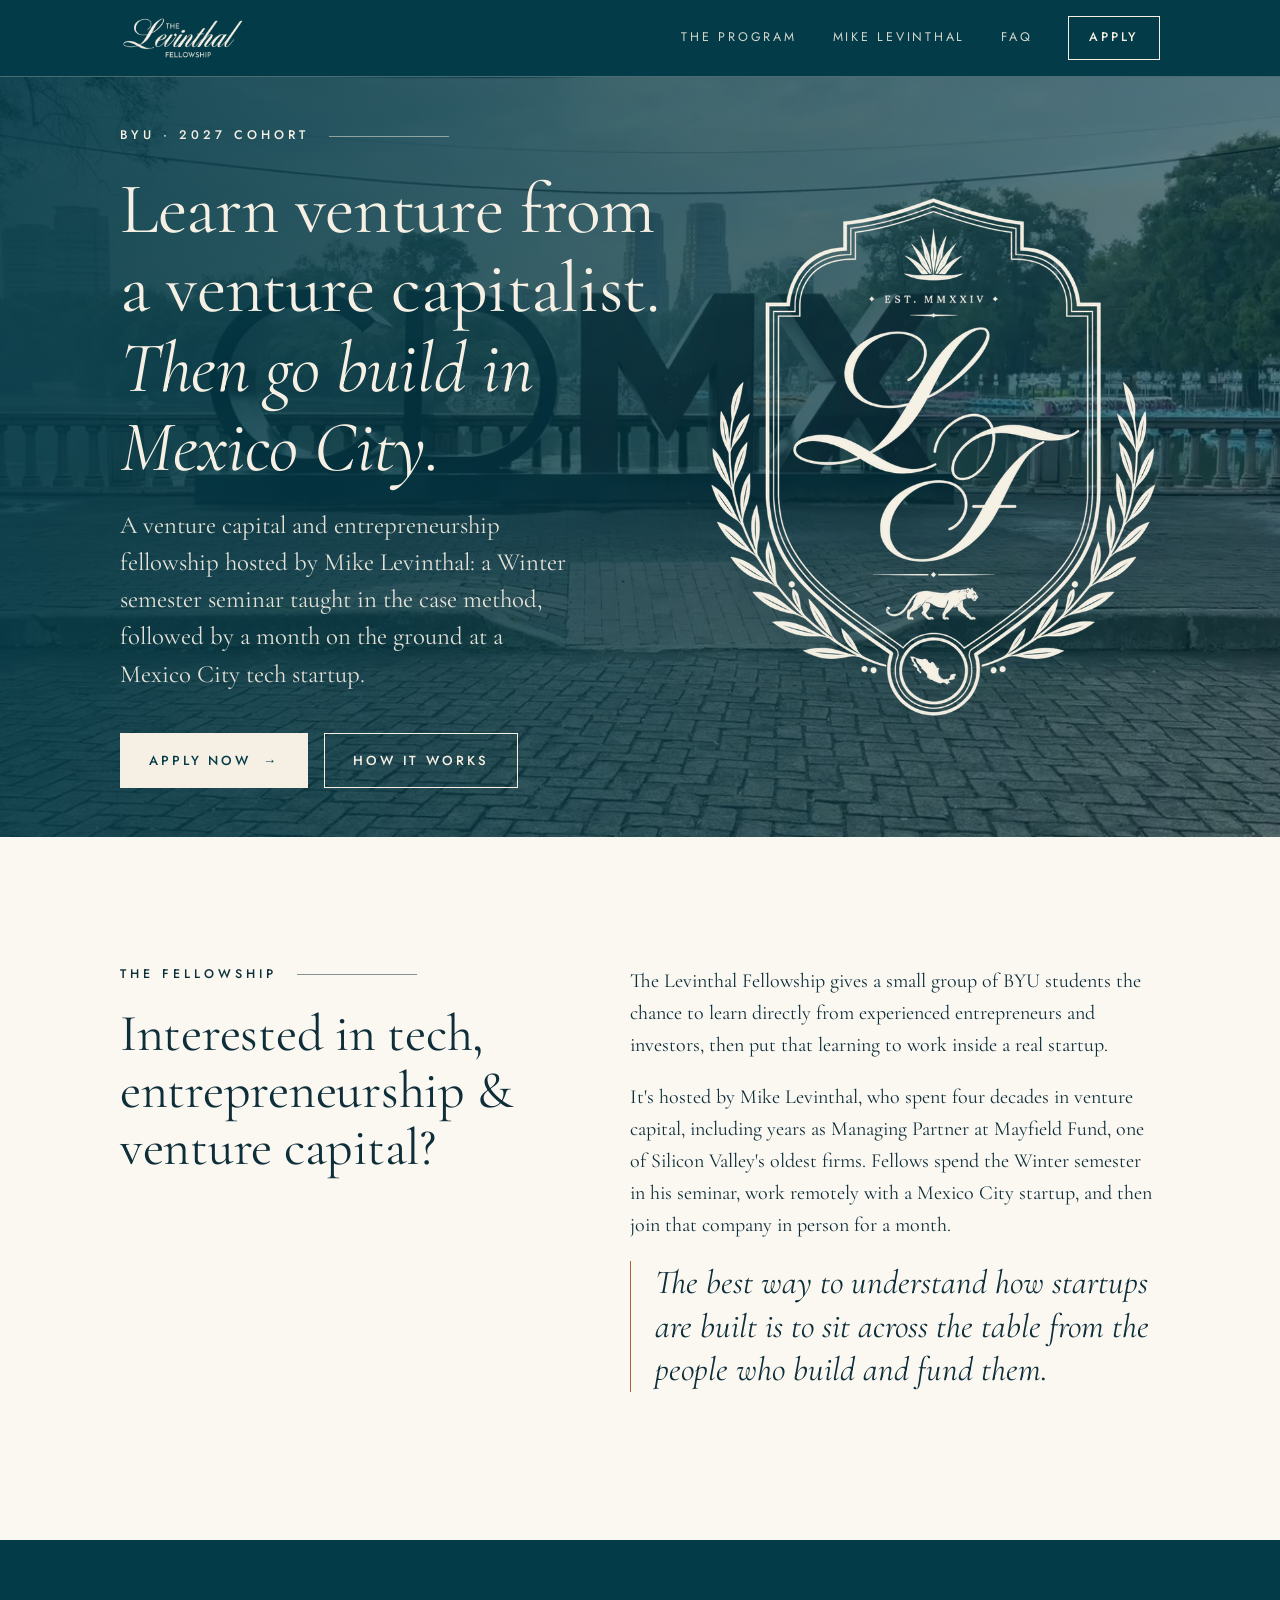
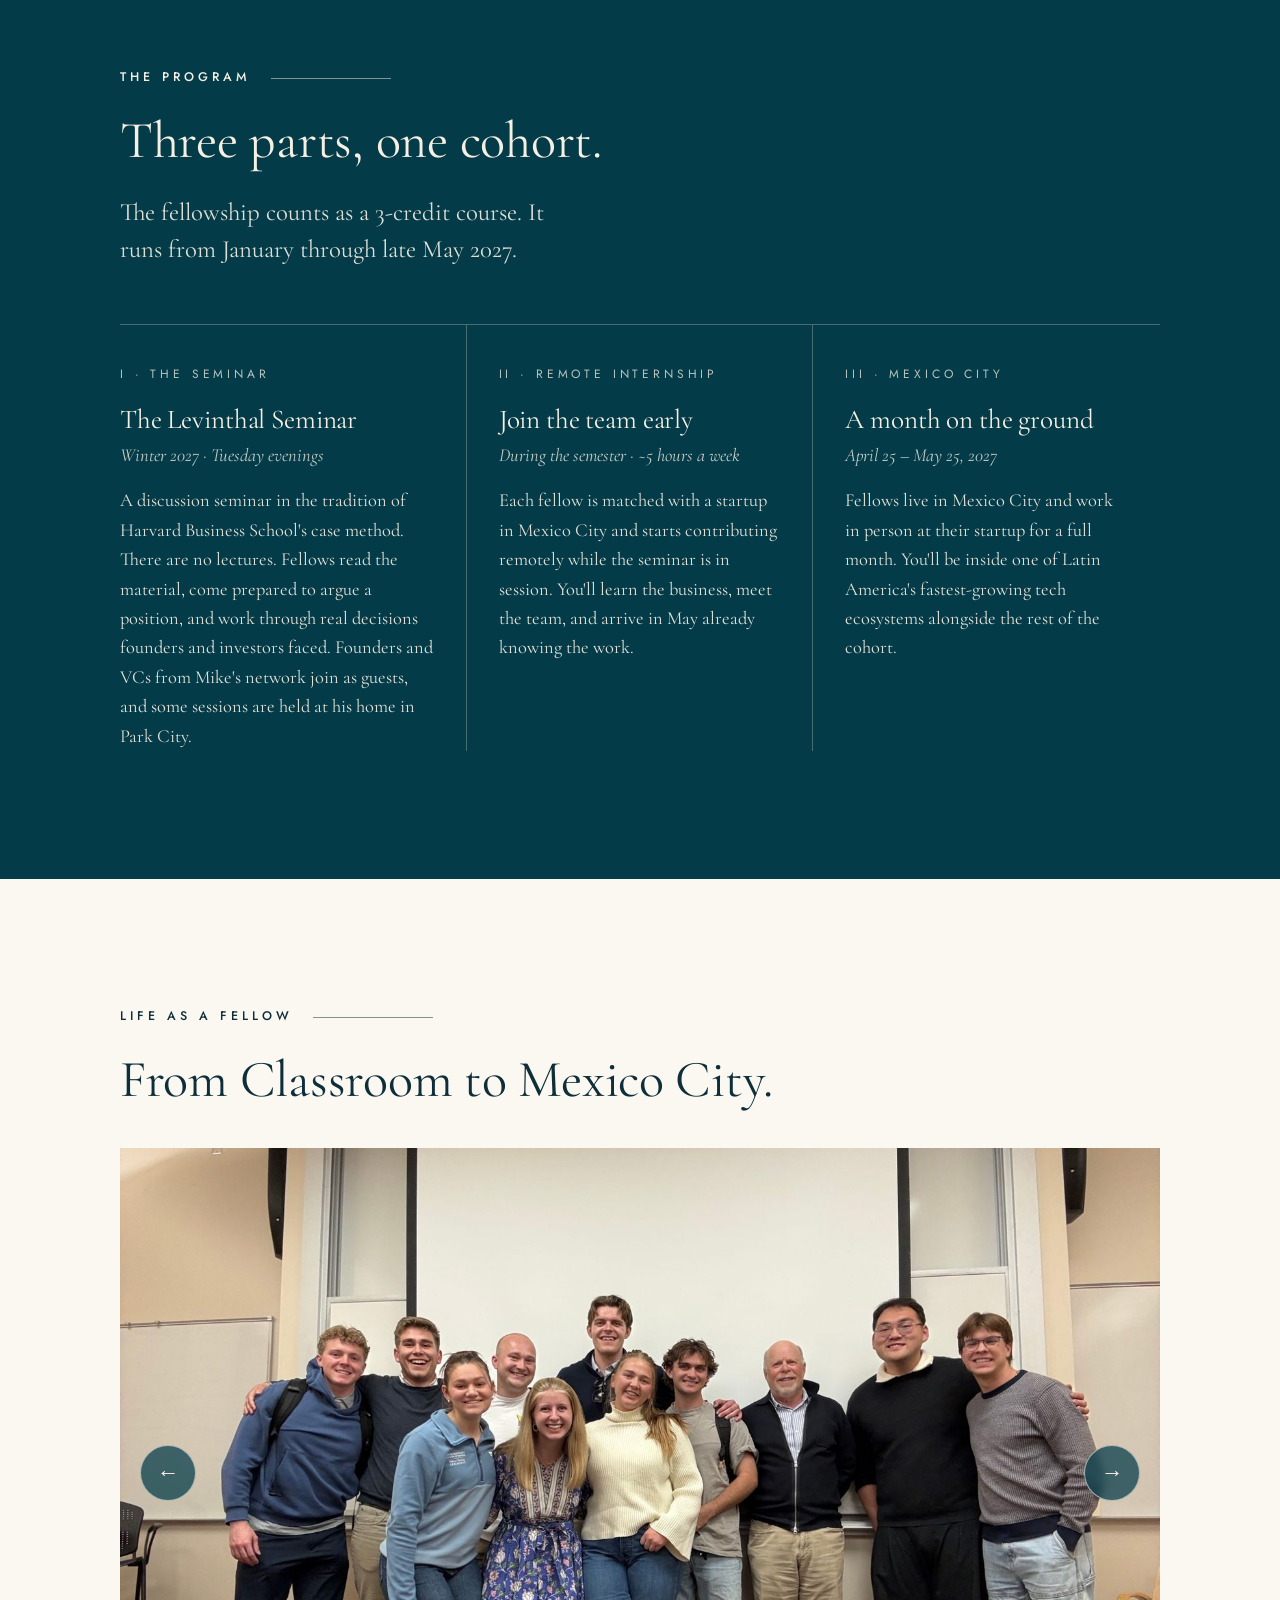
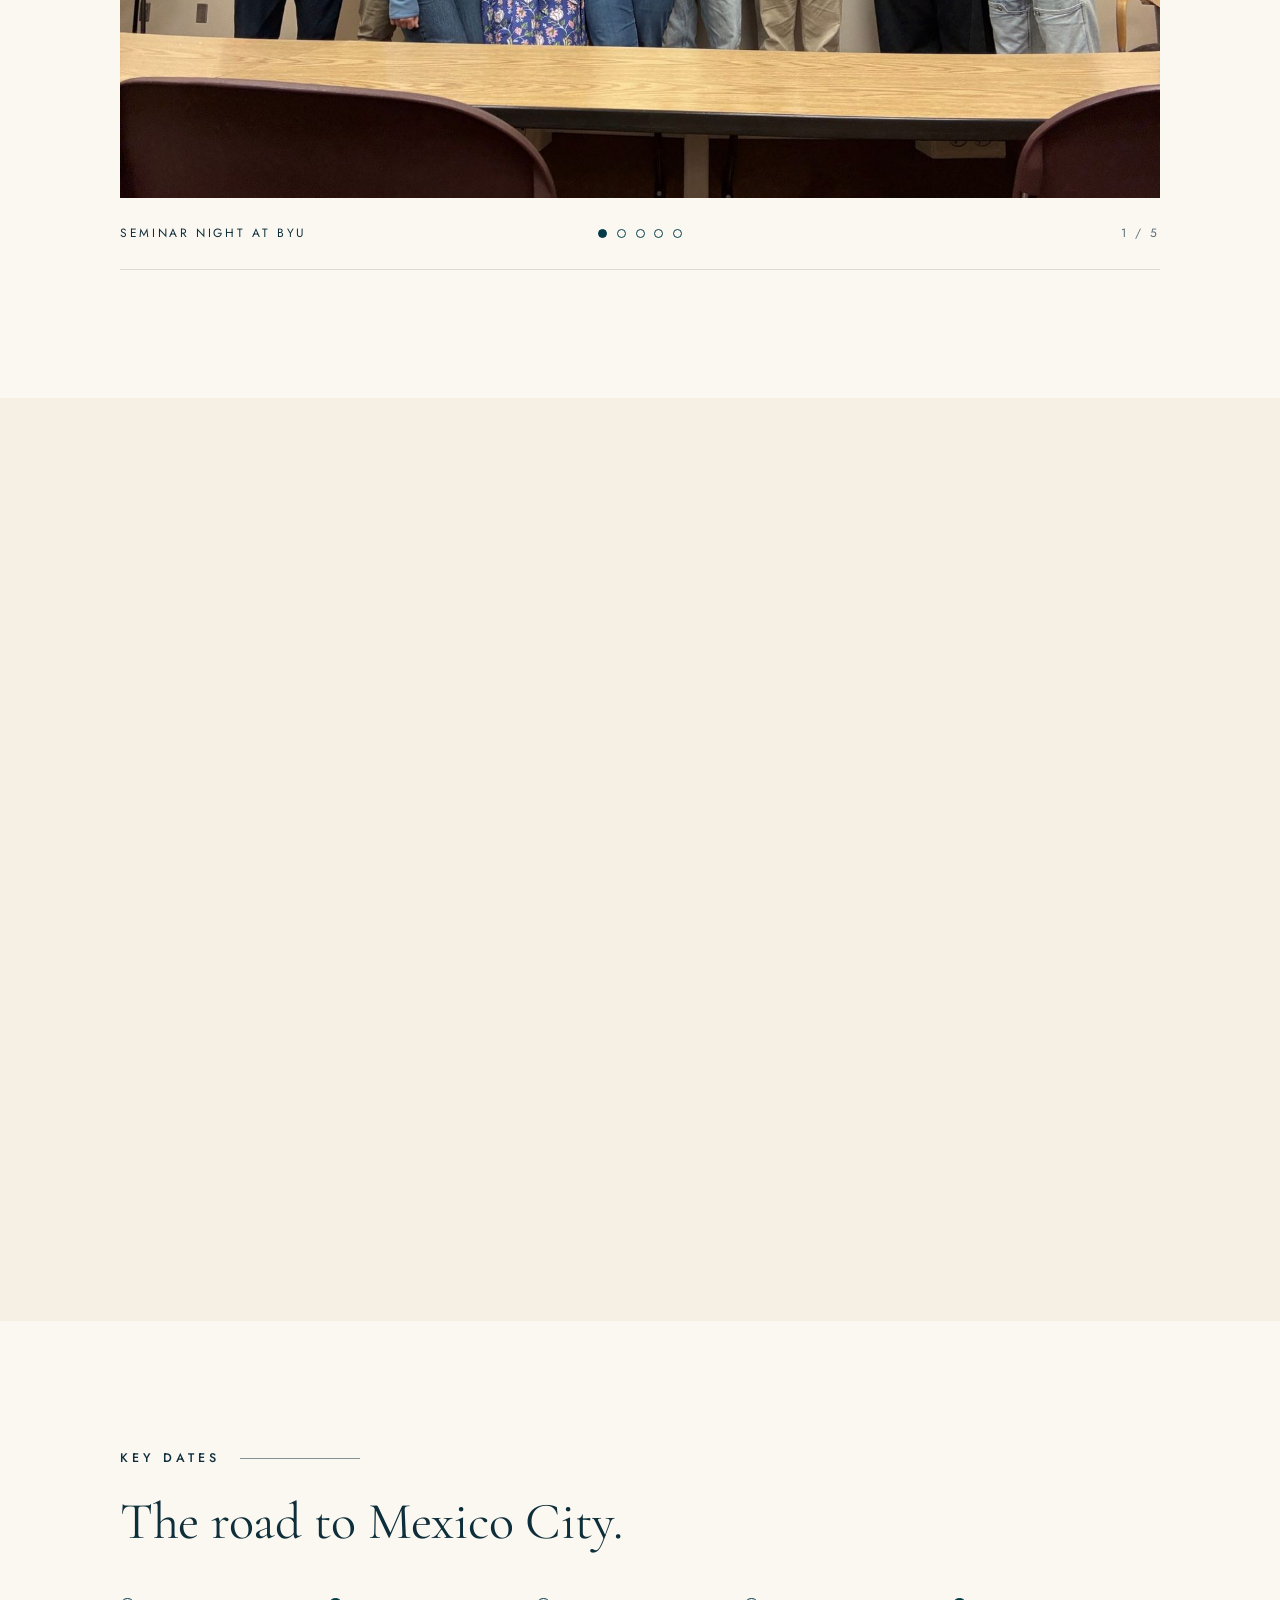
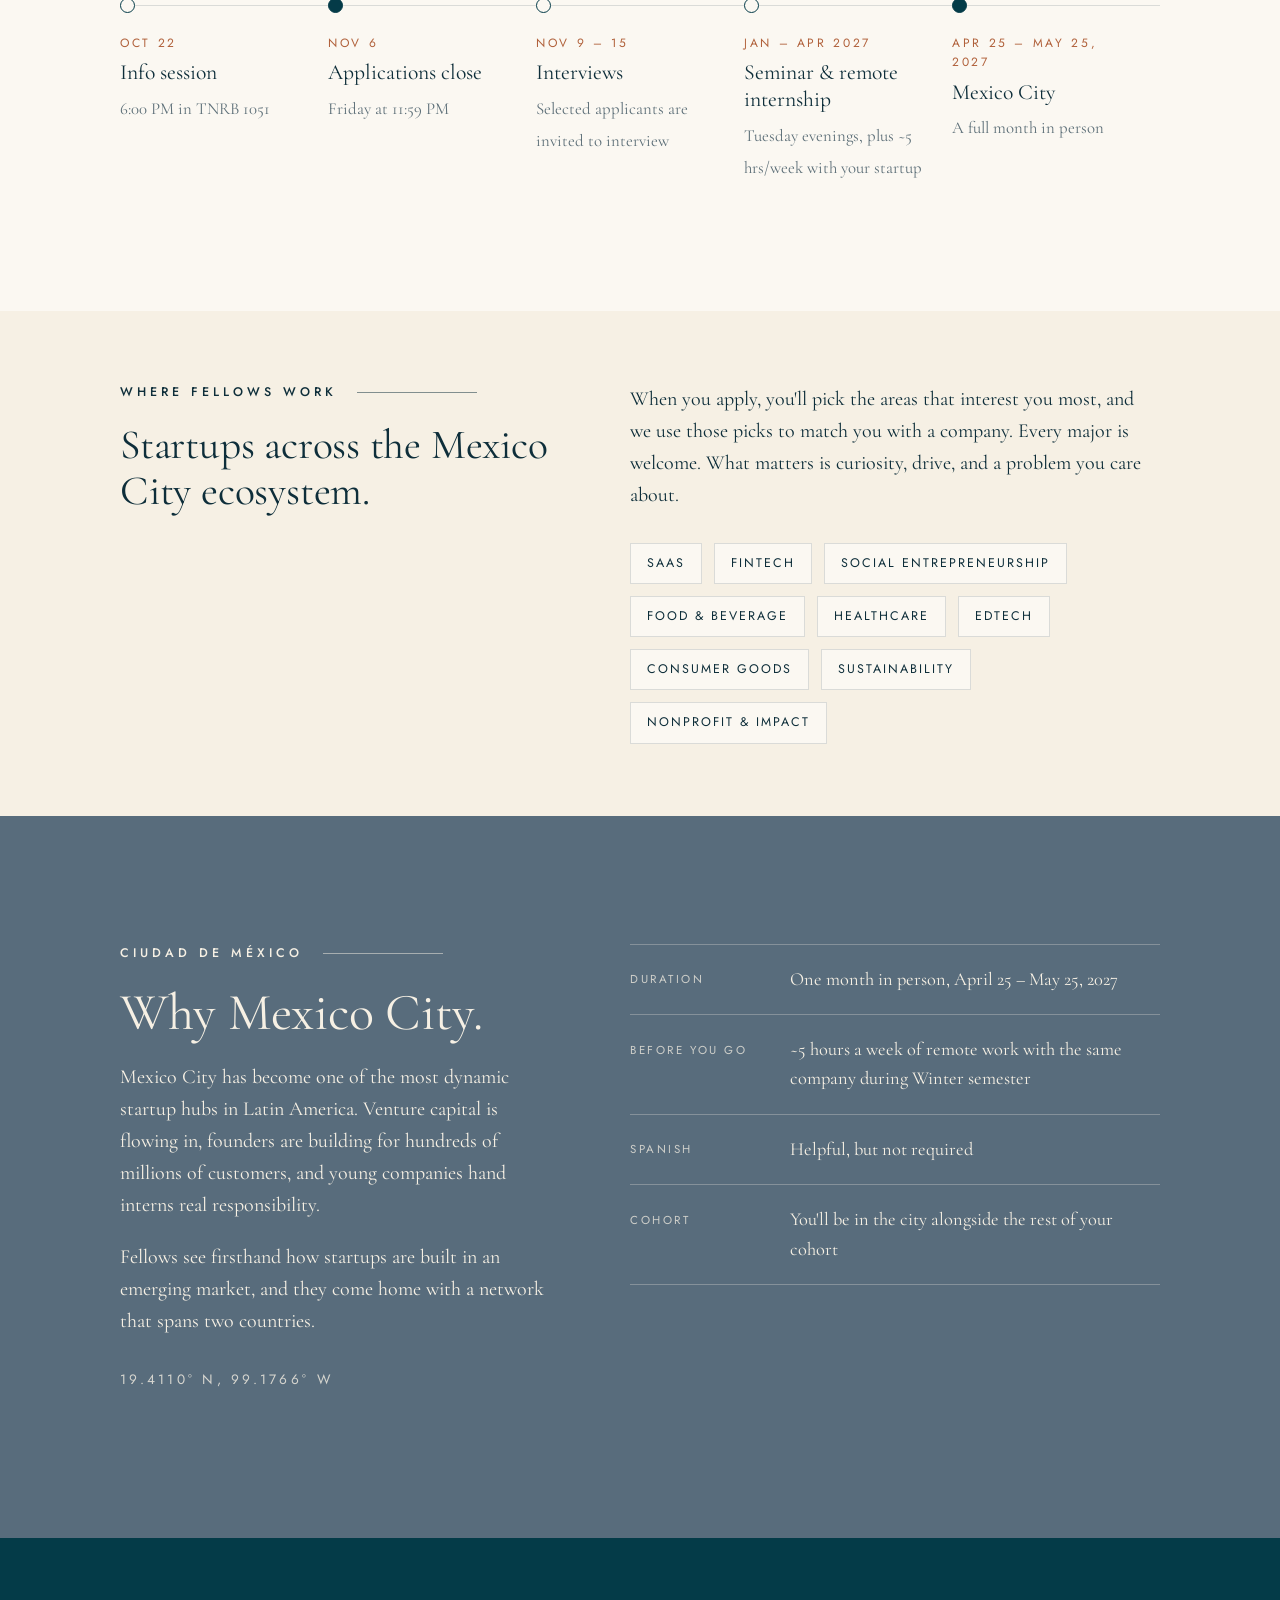
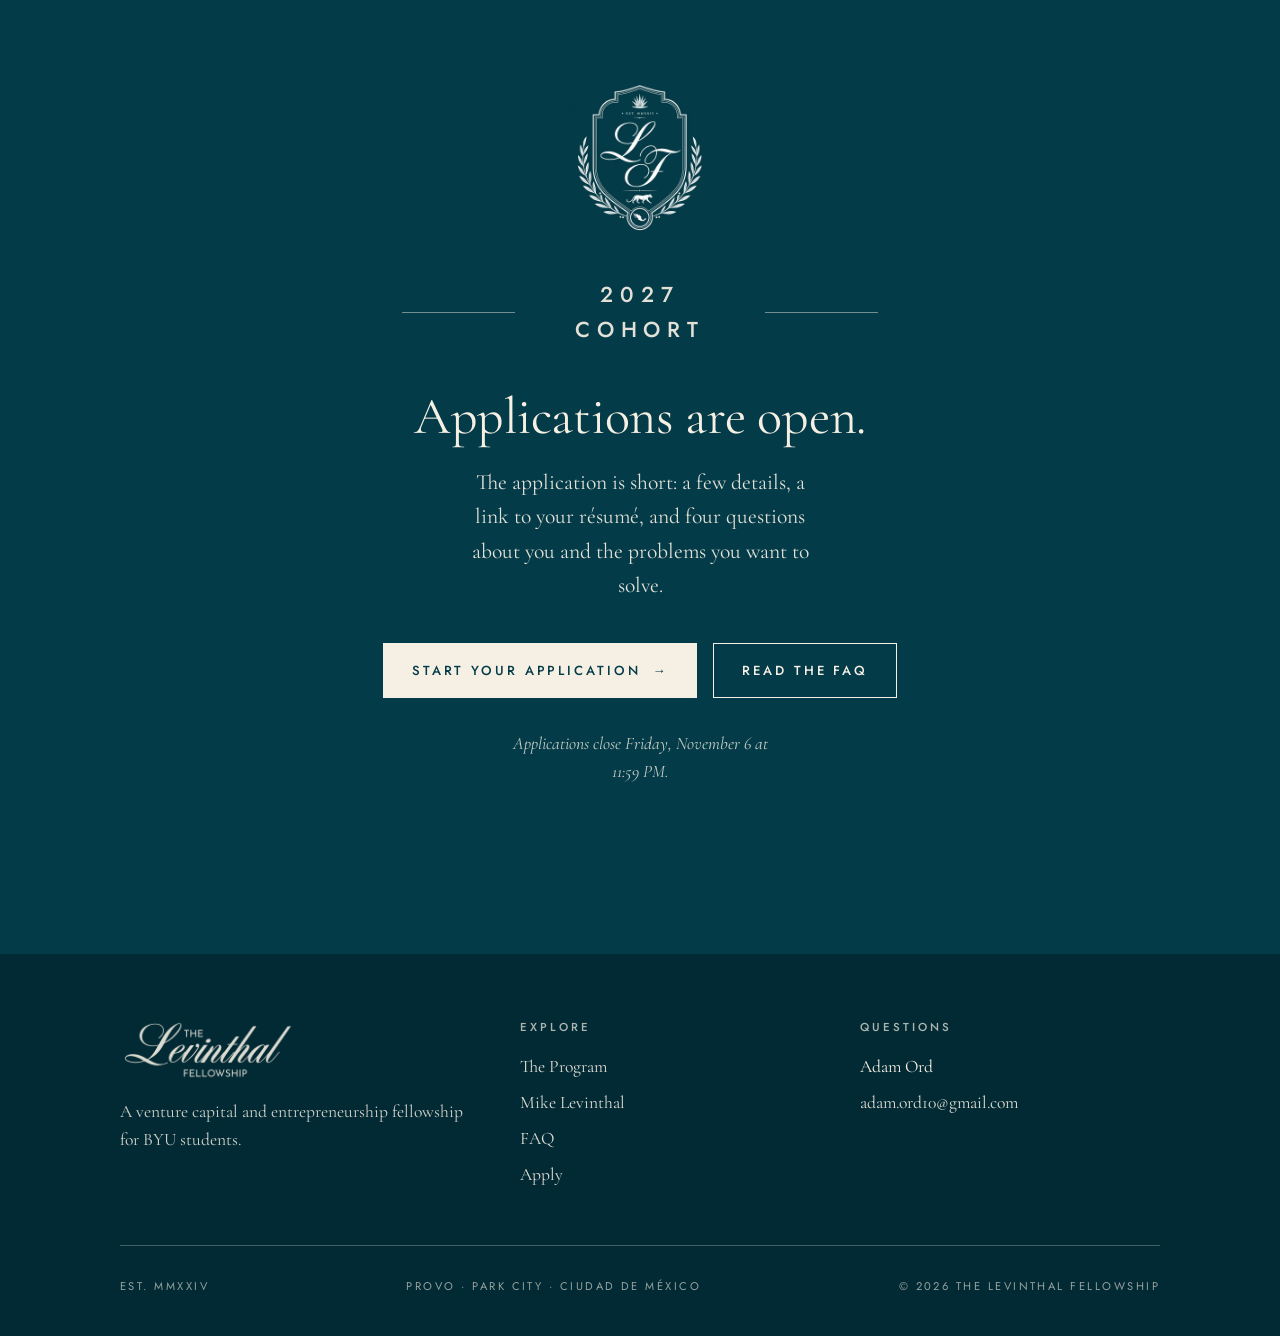
==== index.html @ 5bb93a36 "Launch the Levinthal Fellowship website Co-Authored-By: Claude Opus 5.5 <noreply@anthropic.com>" ====
<!doctype html>
<html lang="en">
<head>
  <meta charset="utf-8">
  <meta name="viewport" content="width=device-width, initial-scale=1">
  <title>The Levinthal Fellowship · BYU</title>
  <meta name="description" content="A venture capital and entrepreneurship fellowship for BYU students, hosted by venture capitalist Mike Levinthal. A Winter semester seminar, then a month interning at a tech startup in Mexico City.">
  <link rel="icon" href="assets/favicon.png">
  <link rel="preconnect" href="https://fonts.googleapis.com">
  <link rel="preconnect" href="https://fonts.gstatic.com" crossorigin>
  <link href="https://fonts.googleapis.com/css2?family=Cormorant+Garamond:ital,wght@0,400;0,500;1,400&family=Jost:wght@300;400;500&display=swap" rel="stylesheet">
  <link rel="stylesheet" href="styles.css">
  <script>document.documentElement.classList.add("js")</script>
</head>
<body>

<header class="site-header">
  <div class="wrap">
    <a class="brand" href="index.html" aria-label="The Levinthal Fellowship, home"><img src="assets/wordmark-white.png" alt="The Levinthal Fellowship"></a>
    <button class="nav-toggle" aria-expanded="false" aria-controls="nav">Menu</button>
    <nav class="nav" id="nav">
      <a href="index.html#program">The Program</a>
      <a href="mike-levinthal.html">Mike Levinthal</a>
      <a href="faq.html">FAQ</a>
      <a class="btn btn-ghost-light" href="https://forms.gle/pfqn9cLn6Ktx2qRdA" target="_blank" rel="noopener">Apply</a>
    </nav>
  </div>
</header>

<main>

  <!-- Hero -->
  <section class="hero">
    <video class="cdmx-video" autoplay muted loop playsinline preload="metadata" poster="assets/cdmx-poster.jpg" aria-hidden="true">
      <source src="assets/cdmx.mp4" type="video/mp4">
    </video>
    <div class="wrap">
      <div>
        <p class="eyebrow">BYU · 2027 Cohort</p>
        <h1>Learn venture from a venture capitalist. <em>Then go build in Mexico City.</em></h1>
        <p class="lede">A venture capital and entrepreneurship fellowship hosted by Mike Levinthal: a Winter semester seminar taught in the case method, followed by a month on the ground at a Mexico City tech startup.</p>
        <div class="btn-row">
          <a class="btn btn-solid-light" href="https://forms.gle/pfqn9cLn6Ktx2qRdA" target="_blank" rel="noopener">Apply now <span class="arrow">→</span></a>
          <a class="btn btn-ghost-light" href="#program">How it works</a>
        </div>
      </div>
      <img class="hero-crest" src="assets/crest-transparent.webp" alt="The Levinthal Fellowship crest: an LF monogram framed by laurels, an agave, a jaguar and the map of Mexico. Est. MMXXIV." width="687" height="800">
    </div>
  </section>

  <!-- Info session (removes itself the day after) -->
  <section class="session-band" data-expires="2026-10-23T06:00:00-06:00" aria-label="Upcoming information session">
    <div class="wrap">
      <div class="session-date">
        <div class="month">Oct</div>
        <div class="day">22</div>
      </div>
      <div>
        <h2>Information Session</h2>
        <p>Thursday, 6:00 PM · TNRB 1051 · Come hear how the fellowship works and ask questions.</p>
      </div>
      <div class="btn-row">
        <a class="btn btn-solid-light" href="https://forms.cloud.microsoft/Pages/ResponsePage.aspx?id=m278xvtRqEi3eZ7lZLQEEwAOkCYPjGREn-zJOG5se71UMElBMUsyU1c1RTJDWFpFSjRMMlNPREFKWi4u" target="_blank" rel="noopener">RSVP</a>
        <a class="btn btn-ghost-light" href="info-session.ics" download>Add to calendar</a>
      </div>
    </div>
  </section>

  <!-- Intro -->
  <section class="section">
    <div class="wrap split reveal">
      <div>
        <p class="eyebrow">The Fellowship</p>
        <h2>Interested in tech, entrepreneurship &amp; venture capital?</h2>
      </div>
      <div>
        <p>The Levinthal Fellowship gives a small group of BYU students the chance to learn directly from experienced entrepreneurs and investors, then put that learning to work inside a real startup.</p>
        <p>It's hosted by Mike Levinthal, who spent four decades in venture capital, including years as Managing Partner at Mayfield Fund, one of Silicon Valley's oldest firms. Fellows spend the Winter semester in his seminar, work remotely with a Mexico City startup, and then join that company in person for a month.</p>
        <p class="pull">The best way to understand how startups are built is to sit across the table from the people who build and fund them.</p>
      </div>
    </div>
  </section>

  <!-- Program -->
  <section class="section dark" id="program">
    <div class="wrap reveal">
      <p class="eyebrow">The Program</p>
      <h2>Three parts, one cohort.</h2>
      <p class="lede" style="opacity:.9">The fellowship counts as a 3-credit course. It runs from January through late May 2027.</p>

      <div class="phases">
        <article class="phase">
          <span class="num">I · The Seminar</span>
          <h3>The Levinthal Seminar</h3>
          <p class="when">Winter 2027 · Tuesday evenings</p>
          <p>A discussion seminar in the tradition of Harvard Business School's case method. There are no lectures. Fellows read the material, come prepared to argue a position, and work through real decisions founders and investors faced. Founders and VCs from Mike's network join as guests, and some sessions are held at his home in Park City.</p>
        </article>
        <article class="phase">
          <span class="num">II · Remote Internship</span>
          <h3>Join the team early</h3>
          <p class="when">During the semester · ~5 hours a week</p>
          <p>Each fellow is matched with a startup in Mexico City and starts contributing remotely while the seminar is in session. You'll learn the business, meet the team, and arrive in May already knowing the work.</p>
        </article>
        <article class="phase">
          <span class="num">III · Mexico City</span>
          <h3>A month on the ground</h3>
          <p class="when">April 25 – May 25, 2027</p>
          <p>Fellows live in Mexico City and work in person at their startup for a full month. You'll be inside one of Latin America's fastest-growing tech ecosystems alongside the rest of the cohort.</p>
        </article>
      </div>
    </div>
  </section>

  <!-- Gallery -->
  <section class="section" id="life">
    <div class="wrap reveal">
      <p class="eyebrow">Life as a Fellow</p>
      <h2>From Classroom to Mexico City.</h2>
      <div class="carousel" aria-roledescription="carousel" aria-label="Photos from past cohorts">
        <div class="carousel-track" tabindex="0">
          <figure class="slide" role="group" aria-roledescription="slide" aria-label="1 of 5">
            <img src="assets/seminar-night.jpg" alt="The cohort with Mike Levinthal after a seminar session at BYU" width="1600" height="1200">
            <figcaption>Seminar night at BYU</figcaption>
          </figure>
          <figure class="slide" role="group" aria-roledescription="slide" aria-label="2 of 5">
            <img src="assets/cdmx-selfie.jpg" alt="Fellows and Mike Levinthal taking a group selfie in Mexico City" loading="lazy" width="1600" height="1200">
            <figcaption>Together in Mexico City</figcaption>
          </figure>
          <figure class="slide" role="group" aria-roledescription="slide" aria-label="3 of 5">
            <img src="assets/cdmx-dinner.jpg" alt="Fellows sharing a meal at a restaurant in Mexico City" loading="lazy" width="836" height="627">
            <figcaption>Dinner in Mexico City</figcaption>
          </figure>
          <figure class="slide" role="group" aria-roledescription="slide" aria-label="4 of 5">
            <img src="assets/stanford-dschool.jpg" alt="Fellows with Mike Levinthal at the Stanford d.school" loading="lazy" width="1600" height="1200">
            <figcaption>Stanford d.school</figcaption>
          </figure>
          <figure class="slide" role="group" aria-roledescription="slide" aria-label="5 of 5">
            <img src="assets/silicon-valley-visit.jpg" alt="Fellows with Mike Levinthal and a guest during a Silicon Valley visit" loading="lazy" width="1600" height="1200">
            <figcaption>Silicon Valley visit</figcaption>
          </figure>
        </div>
        <button class="carousel-btn prev" type="button" aria-label="Previous photo">&#8592;</button>
        <button class="carousel-btn next" type="button" aria-label="Next photo">&#8594;</button>
        <div class="carousel-meta">
          <span class="carousel-caption" aria-live="polite">Seminar night at BYU</span>
          <div class="carousel-dots">
            <button type="button" aria-label="Go to photo 1" aria-current="true"></button>
            <button type="button" aria-label="Go to photo 2"></button>
            <button type="button" aria-label="Go to photo 3"></button>
            <button type="button" aria-label="Go to photo 4"></button>
            <button type="button" aria-label="Go to photo 5"></button>
          </div>
          <span class="carousel-count"><span class="carousel-index">1</span> / 5</span>
        </div>
      </div>
    </div>
  </section>

  <!-- Lineage -->
  <section class="section cream lineage">
    <div class="wrap reveal">
      <img class="monogram" src="assets/monogram-ink.png" alt="">
      <p class="eyebrow centered">A Proven Model</p>
      <h2>Built on the Mayfield Fellows tradition.</h2>
      <p>In the 1990s Mike Levinthal helped bring Mayfield Fund behind a new Stanford program that paired a small cohort of students with coursework in technology ventures and a hands-on startup internship. The Mayfield Fellows Program has now run for three decades, and it later expanded to UC Berkeley. Its alumni have founded and led companies across Silicon Valley.</p>
      <p>The Levinthal Fellowship brings that model to BYU, pairing a small cohort and real mentorship with an internship placement in Mexico City.</p>
      <p style="margin-top:2rem"><a class="btn btn-ghost-dark" href="mike-levinthal.html">Meet Mike Levinthal <span class="arrow">→</span></a></p>
    </div>
  </section>

  <!-- Timeline -->
  <section class="section" id="timeline">
    <div class="wrap reveal">
      <p class="eyebrow">Key Dates</p>
      <h2>The road to Mexico City.</h2>
      <ol class="timeline">
        <li>
          <span class="date">Oct 22</span>
          <span class="what">Info session</span>
          <span class="detail">6:00 PM in TNRB 1051</span>
        </li>
        <li class="key">
          <span class="date">Nov 6</span>
          <span class="what">Applications close</span>
          <span class="detail">Friday at 11:59 PM</span>
        </li>
        <li>
          <span class="date">Nov 9 – 15</span>
          <span class="what">Interviews</span>
          <span class="detail">Selected applicants are invited to interview</span>
        </li>
        <li>
          <span class="date">Jan – Apr 2027</span>
          <span class="what">Seminar &amp; remote internship</span>
          <span class="detail">Tuesday evenings, plus ~5 hrs/week with your startup</span>
        </li>
        <li class="key">
          <span class="date">Apr 25 – May 25, 2027</span>
          <span class="what">Mexico City</span>
          <span class="detail">A full month in person</span>
        </li>
      </ol>
    </div>
  </section>

  <!-- Industries -->
  <section class="section-tight cream">
    <div class="wrap split reveal">
      <div>
        <p class="eyebrow">Where Fellows Work</p>
        <h2 style="font-size:clamp(1.9rem,3.6vw,2.6rem)">Startups across the Mexico City ecosystem.</h2>
      </div>
      <div>
        <p>When you apply, you'll pick the areas that interest you most, and we use those picks to match you with a company. Every major is welcome. What matters is curiosity, drive, and a problem you care about.</p>
        <ul class="chips">
          <li>SaaS</li>
          <li>Fintech</li>
          <li>Social Entrepreneurship</li>
          <li>Food &amp; Beverage</li>
          <li>Healthcare</li>
          <li>EdTech</li>
          <li>Consumer Goods</li>
          <li>Sustainability</li>
          <li>Nonprofit &amp; Impact</li>
        </ul>
      </div>
    </div>
  </section>

  <!-- Mexico City -->
  <section class="section slate cdmx">
    <div class="wrap split reveal">
      <div>
        <p class="eyebrow">Ciudad de México</p>
        <h2>Why Mexico City.</h2>
        <p>Mexico City has become one of the most dynamic startup hubs in Latin America. Venture capital is flowing in, founders are building for hundreds of millions of customers, and young companies hand interns real responsibility.</p>
        <p>Fellows see firsthand how startups are built in an emerging market, and they come home with a network that spans two countries.</p>
        <p class="coords">19.4110° N, 99.1766° W</p>
      </div>
      <ul class="cdmx-facts">
        <li><span class="k">Duration</span><span>One month in person, April 25 – May 25, 2027</span></li>
        <li><span class="k">Before you go</span><span>~5 hours a week of remote work with the same company during Winter semester</span></li>
        <li><span class="k">Spanish</span><span>Helpful, but not required</span></li>
        <li><span class="k">Cohort</span><span>You'll be in the city alongside the rest of your cohort</span></li>
      </ul>
    </div>
  </section>

  <!-- Apply -->
  <section class="section dark apply" id="apply">
    <div class="wrap reveal">
      <img class="crest-small" src="assets/crest.webp" alt="">
      <p class="eyebrow centered">2027 Cohort</p>
      <h2>Applications are open.</h2>
      <p>The application is short: a few details, a link to your résumé, and four questions about you and the problems you want to solve.</p>
      <div class="btn-row">
        <a class="btn btn-solid-light" href="https://forms.gle/pfqn9cLn6Ktx2qRdA" target="_blank" rel="noopener">Start your application <span class="arrow">→</span></a>
        <a class="btn btn-ghost-light" href="faq.html">Read the FAQ</a>
      </div>
      <p class="deadline">Applications close Friday, November 6 at 11:59 PM.</p>
    </div>
  </section>

</main>

<footer class="site-footer">
  <div class="wrap">
    <div class="top">
      <div>
        <a class="brand" href="index.html"><img src="assets/wordmark-white.png" alt="The Levinthal Fellowship"></a>
        <p>A venture capital and entrepreneurship fellowship for BYU students.</p>
      </div>
      <div>
        <h4>Explore</h4>
        <ul>
          <li><a href="index.html#program">The Program</a></li>
          <li><a href="mike-levinthal.html">Mike Levinthal</a></li>
          <li><a href="faq.html">FAQ</a></li>
          <li><a href="https://forms.gle/pfqn9cLn6Ktx2qRdA" target="_blank" rel="noopener">Apply</a></li>
        </ul>
      </div>
      <div>
        <h4>Questions</h4>
        <ul>
          <li>Adam Ord</li>
          <li><a href="mailto:adam.ord10@gmail.com">adam.ord10@gmail.com</a></li>
        </ul>
      </div>
    </div>
    <div class="bottom">
      <span>Est. MMXXIV</span>
      <span>Provo · Park City · Ciudad de México</span>
      <span>© <span data-year>2026</span> The Levinthal Fellowship</span>
    </div>
  </div>
</footer>

<script src="site.js"></script>
</body>
</html>
---- styles.css ----
/* The Levinthal Fellowship — shared styles */

:root {
  --teal: #043b48;          /* matches the crest background */
  --teal-deep: #022a34;
  --slate: #586c7c;         /* info-session flyer */
  --cream: #f6f0e4;
  --paper: #fbf8f2;
  --ink: #0e2e3a;
  --muted: #5d6f78;
  --line: rgba(14, 46, 58, 0.14);
  --line-light: rgba(246, 240, 228, 0.28);
  --clay: #b0603a;          /* a small nod to Mexico City */

  --serif: "Cormorant Garamond", Georgia, "Times New Roman", serif;
  --sans: "Jost", "Helvetica Neue", Arial, sans-serif;

  --wrap: 1120px;
  --gutter: clamp(16px, 4vw, 40px);
}

*, *::before, *::after { box-sizing: border-box; }

html { scroll-behavior: smooth; }

body {
  margin: 0;
  background: var(--paper);
  color: var(--ink);
  font-family: var(--serif);
  font-size: 1.25rem;
  line-height: 1.6;
  -webkit-font-smoothing: antialiased;
}

img { max-width: 100%; height: auto; display: block; }

a { color: inherit; }

.wrap {
  width: 100%;
  max-width: var(--wrap);
  margin: 0 auto;
  padding: 0 var(--gutter);
}

/* ---------- Type ---------- */

.eyebrow {
  font-family: var(--sans);
  font-size: 0.78rem;
  font-weight: 500;
  letter-spacing: 0.32em;
  text-transform: uppercase;
  display: flex;
  align-items: center;
  gap: 1.25rem;
  margin: 0 0 1.5rem;
}
.eyebrow::after {
  content: "";
  flex: 0 1 120px;
  height: 1px;
  background: currentColor;
  opacity: 0.5;
}
.eyebrow.centered { justify-content: center; }
.eyebrow.centered::before {
  content: "";
  flex: 0 1 120px;
  height: 1px;
  background: currentColor;
  opacity: 0.5;
}

h1, h2, h3 {
  font-family: var(--serif);
  font-weight: 400;
  line-height: 1.1;
  margin: 0 0 1.25rem;
  letter-spacing: -0.005em;
}
h1 { font-size: clamp(2.6rem, 6vw, 4.5rem); }
h2 { font-size: clamp(2.1rem, 4.4vw, 3.25rem); }
h3 { font-size: 1.7rem; }

em { font-style: italic; }

.lede {
  font-size: clamp(1.3rem, 2.2vw, 1.55rem);
  line-height: 1.5;
  max-width: 38ch;
}

.small-caps {
  font-family: var(--sans);
  font-size: 0.8rem;
  letter-spacing: 0.22em;
  text-transform: uppercase;
}

/* ---------- Buttons ---------- */

.btn {
  display: inline-flex;
  align-items: center;
  gap: 0.75rem;
  font-family: var(--sans);
  font-size: 0.82rem;
  font-weight: 500;
  letter-spacing: 0.22em;
  text-transform: uppercase;
  text-decoration: none;
  padding: 1rem 1.75rem;
  border: 1px solid currentColor;
  transition: background 0.2s, color 0.2s, border-color 0.2s;
}
.btn .arrow { transition: transform 0.2s; }
.btn:hover .arrow { transform: translateX(4px); }

.btn-solid-light { background: var(--cream); color: var(--teal); border-color: var(--cream); }
.btn-solid-light:hover { background: transparent; color: var(--cream); }

.btn-ghost-light { color: var(--cream); }
.btn-ghost-light:hover { background: var(--cream); color: var(--teal); }

.btn-solid-dark { background: var(--teal); color: var(--cream); border-color: var(--teal); }
.btn-solid-dark:hover { background: transparent; color: var(--teal); }

.btn-ghost-dark { color: var(--teal); }
.btn-ghost-dark:hover { background: var(--teal); color: var(--cream); }

.btn-row { display: flex; flex-wrap: wrap; gap: 1rem; }

/* ---------- Header ---------- */

.site-header {
  position: sticky;
  top: 0;
  z-index: 50;
  background: var(--teal);
  color: var(--cream);
  border-bottom: 1px solid var(--line-light);
}
.site-header .wrap {
  display: flex;
  align-items: center;
  justify-content: space-between;
  height: 76px;
}
.brand img { height: 46px; width: auto; }

.nav { display: flex; align-items: center; gap: 2.25rem; }
.nav a {
  font-family: var(--sans);
  font-size: 0.78rem;
  letter-spacing: 0.22em;
  text-transform: uppercase;
  text-decoration: none;
  opacity: 0.85;
  padding: 0.35rem 0;
  border-bottom: 1px solid transparent;
}
.nav a:hover, .nav a[aria-current="page"] { opacity: 1; border-bottom-color: currentColor; }
.nav .btn { padding: 0.7rem 1.25rem; opacity: 1; border-bottom: 1px solid var(--cream); }

.nav-toggle {
  display: none;
  background: none;
  border: 1px solid var(--line-light);
  color: var(--cream);
  font-family: var(--sans);
  font-size: 0.72rem;
  letter-spacing: 0.22em;
  text-transform: uppercase;
  padding: 0.6rem 0.9rem;
  cursor: pointer;
}

@media (max-width: 820px) {
  .nav-toggle { display: block; }
  .nav {
    display: none;
    position: absolute;
    top: 76px;
    left: 0;
    right: 0;
    flex-direction: column;
    align-items: stretch;
    gap: 0;
    background: var(--teal);
    border-bottom: 1px solid var(--line-light);
    padding: 0.5rem var(--gutter) 1.5rem;
  }
  .nav.open { display: flex; }
  .nav a { padding: 1rem 0; border-bottom: 1px solid var(--line-light); }
  .nav a:hover, .nav a[aria-current="page"] { border-bottom-color: var(--line-light); }
  .nav .btn { margin-top: 1.25rem; justify-content: center; border: 1px solid var(--cream); }
}

/* ---------- Sections ---------- */

.section { padding: clamp(4.5rem, 10vw, 8rem) 0; }
.section-tight { padding: clamp(3rem, 6vw, 4.5rem) 0; }

.dark { background: var(--teal); color: var(--cream); }
.slate { background: var(--slate); color: var(--cream); }
.cream { background: var(--cream); }

/* ---------- Hero ---------- */

.hero {
  background: var(--teal);
  color: var(--cream);
  overflow: hidden;
  position: relative;
  isolation: isolate;
}
.cdmx-video {
  position: absolute;
  inset: 0;
  width: 100%;
  height: 100%;
  object-fit: cover;
  z-index: -2;
}
.hero::before {
  content: "";
  position: absolute;
  inset: 0;
  z-index: -1;
  background: linear-gradient(100deg, rgba(4, 59, 72, 0.92) 0%, rgba(4, 59, 72, 0.74) 50%, rgba(4, 59, 72, 0.55) 100%);
}
.hero .wrap {
  display: grid;
  grid-template-columns: 1.1fr 0.9fr;
  align-items: center;
  gap: 2rem;
  min-height: min(760px, calc(100vh - 76px));
  padding-top: 3rem;
  padding-bottom: 3rem;
}
.hero h1 em { display: block; }
.hero .lede { margin: 0 0 2.5rem; opacity: 0.92; }
.hero-crest {
  width: 100%;
  max-width: 520px;
  justify-self: end;
  filter: drop-shadow(0 4px 24px rgba(2, 42, 52, 0.45));
}

@media (max-width: 820px) {
  .hero::before { background: rgba(4, 59, 72, 0.8); }
  .hero .wrap { grid-template-columns: 1fr; min-height: 0; padding-top: 2rem; padding-bottom: 4rem; }
  .hero-crest { order: -1; max-width: 170px; justify-self: center; margin-bottom: 0.5rem; }
}

/* Page hero (inner pages) */
.page-hero { background: var(--teal); color: var(--cream); text-align: center; }
.page-hero .wrap { padding-top: clamp(3.5rem, 8vw, 6rem); padding-bottom: clamp(3.5rem, 8vw, 6rem); }
.page-hero .monogram { width: 120px; margin: 0 auto 2rem; opacity: 0.95; }
.page-hero h1 { margin-bottom: 1rem; }
.page-hero p { max-width: 40ch; margin: 0 auto; font-size: 1.4rem; opacity: 0.9; }

/* ---------- Info session band ---------- */

.session-band {
  background: var(--slate);
  color: var(--cream);
}
.session-band .wrap {
  display: grid;
  grid-template-columns: auto 1fr auto;
  gap: 2.5rem;
  align-items: center;
  padding-top: 2.25rem;
  padding-bottom: 2.25rem;
}
.session-date {
  text-align: center;
  border-right: 1px solid var(--line-light);
  padding-right: 2.5rem;
}
.session-date .month { font-family: var(--sans); font-size: 0.78rem; letter-spacing: 0.32em; text-transform: uppercase; }
.session-date .day { font-size: 4rem; line-height: 1; }
.session-band h2 { font-size: 1.9rem; margin: 0 0 0.25rem; }
.session-band p { margin: 0; font-style: italic; opacity: 0.92; }

@media (max-width: 820px) {
  .session-band .wrap { grid-template-columns: auto 1fr; gap: 1.5rem; }
  .session-date { padding-right: 1.5rem; }
  .session-band .btn-row { grid-column: 1 / -1; }
}

/* ---------- Intro split ---------- */

.split {
  display: grid;
  grid-template-columns: 0.9fr 1.1fr;
  gap: clamp(2rem, 6vw, 6rem);
  align-items: start;
}
.split p { margin: 0 0 1.25rem; }
@media (max-width: 820px) { .split { grid-template-columns: 1fr; } }

.pull {
  font-size: clamp(1.6rem, 3vw, 2.1rem);
  line-height: 1.3;
  font-style: italic;
  border-left: 1px solid var(--clay);
  padding-left: 1.5rem;
  margin: 2rem 0 0;
}

/* ---------- Three phases ---------- */

.phases {
  display: grid;
  grid-template-columns: repeat(3, 1fr);
  border-top: 1px solid var(--line-light);
  margin-top: 3.5rem;
}
.phase {
  padding: 2.5rem 2rem 0 0;
  border-right: 1px solid var(--line-light);
}
.phase + .phase { padding-left: 2rem; }
.phase:last-child { border-right: 0; }
.phase .num {
  font-family: var(--sans);
  font-size: 0.75rem;
  letter-spacing: 0.32em;
  text-transform: uppercase;
  opacity: 0.75;
  display: block;
  margin-bottom: 1.25rem;
}
.phase h3 { margin-bottom: 0.4rem; }
.phase .when { font-style: italic; opacity: 0.8; margin: 0 0 1rem; }
.phase p { margin: 0; font-size: 1.15rem; opacity: 0.92; }

@media (max-width: 820px) {
  .phases { grid-template-columns: 1fr; }
  .phase, .phase + .phase { padding: 2rem 0; border-right: 0; border-bottom: 1px solid var(--line-light); }
  .phase:last-child { border-bottom: 0; }
}

/* ---------- Lineage ---------- */

.lineage { text-align: center; }
.lineage .wrap { max-width: 820px; }
.lineage p { font-size: 1.35rem; }
.lineage .monogram { width: 90px; margin: 0 auto 2rem; }

/* ---------- Timeline ---------- */

.timeline {
  list-style: none;
  margin: 3rem 0 0;
  padding: 0;
  display: grid;
  grid-template-columns: repeat(5, 1fr);
  position: relative;
}
.timeline::before {
  content: "";
  position: absolute;
  top: 7px;
  left: 0;
  right: 0;
  height: 1px;
  background: var(--line);
}
.timeline li { position: relative; padding: 2.25rem 1.25rem 0 0; }
.timeline li::before {
  content: "";
  position: absolute;
  top: 0;
  left: 0;
  width: 15px;
  height: 15px;
  border-radius: 50%;
  background: var(--paper);
  border: 1px solid var(--teal);
}
.timeline li.key::before { background: var(--teal); }
.timeline .date { font-family: var(--sans); font-size: 0.75rem; letter-spacing: 0.22em; text-transform: uppercase; color: var(--clay); display: block; margin-bottom: 0.4rem; }
.timeline .what { font-size: 1.35rem; line-height: 1.25; display: block; margin-bottom: 0.35rem; }
.timeline .detail { font-size: 1.05rem; color: var(--muted); }

@media (max-width: 900px) {
  .timeline { grid-template-columns: 1fr; }
  .timeline::before { top: 0; bottom: 0; left: 7px; right: auto; width: 1px; height: auto; }
  .timeline li { padding: 0 0 2rem 2.75rem; }
  .timeline li::before { top: 6px; }
}

/* ---------- Industries ---------- */

.chips { display: flex; flex-wrap: wrap; gap: 0.75rem; margin: 2rem 0 0; padding: 0; list-style: none; }
.chips li {
  font-family: var(--sans);
  font-size: 0.78rem;
  letter-spacing: 0.16em;
  text-transform: uppercase;
  border: 1px solid var(--line);
  padding: 0.6rem 1rem;
  background: var(--paper);
}

/* ---------- Gallery carousel ---------- */

.carousel { position: relative; margin-top: 2.5rem; }
.carousel-track {
  display: flex;
  overflow-x: auto;
  scroll-snap-type: x mandatory;
  scrollbar-width: none;
  background: var(--teal);
  outline-offset: 4px;
}
.carousel-track::-webkit-scrollbar { display: none; }
.slide {
  flex: 0 0 100%;
  margin: 0;
  position: relative;
  scroll-snap-align: start;
  aspect-ratio: 16 / 10;
}
.slide img { width: 100%; height: 100%; object-fit: cover; }
.slide figcaption { position: absolute; width: 1px; height: 1px; overflow: hidden; clip: rect(0 0 0 0); }

.carousel-btn {
  position: absolute;
  top: calc((100% - 4.5rem) / 2);
  transform: translateY(-50%);
  width: 56px;
  height: 56px;
  border-radius: 50%;
  border: 1px solid rgba(246, 240, 228, 0.6);
  background: rgba(4, 59, 72, 0.72);
  color: var(--cream);
  font-size: 1.4rem;
  line-height: 1;
  cursor: pointer;
  display: grid;
  place-items: center;
  backdrop-filter: blur(4px);
  transition: background 0.2s;
}
.carousel-btn:hover { background: var(--teal); }
.carousel-btn.prev { left: 1.25rem; }
.carousel-btn.next { right: 1.25rem; }

.carousel-meta {
  display: grid;
  grid-template-columns: 1fr auto 1fr;
  align-items: center;
  gap: 1rem;
  height: 4.5rem;
  border-bottom: 1px solid var(--line);
}
.carousel-caption, .carousel-count {
  font-family: var(--sans);
  font-size: 0.75rem;
  letter-spacing: 0.22em;
  text-transform: uppercase;
}
.carousel-count { text-align: right; color: var(--muted); }
.carousel-dots { display: flex; gap: 0.6rem; }
.carousel-dots button {
  width: 9px;
  height: 9px;
  padding: 0;
  border-radius: 50%;
  border: 1px solid var(--teal);
  background: transparent;
  cursor: pointer;
}
.carousel-dots button[aria-current="true"] { background: var(--teal); }

@media (max-width: 820px) {
  .slide { aspect-ratio: 4 / 3; }
  .carousel-btn { width: 44px; height: 44px; font-size: 1.1rem; }
  .carousel-btn.prev { left: 0.6rem; }
  .carousel-btn.next { right: 0.6rem; }
  .carousel-meta { grid-template-columns: 1fr auto; }
  .carousel-dots { display: none; }
}

/* ---------- Mexico City ---------- */

.cdmx { position: relative; overflow: hidden; }
.cdmx .coords {
  font-family: var(--sans);
  font-size: 0.85rem;
  letter-spacing: 0.24em;
  opacity: 0.8;
  margin-top: 2rem;
}
.cdmx-facts {
  list-style: none;
  padding: 0;
  margin: 0;
  border-top: 1px solid var(--line-light);
}
.cdmx-facts li {
  display: grid;
  grid-template-columns: 9rem 1fr;
  gap: 1rem;
  padding: 1.25rem 0;
  border-bottom: 1px solid var(--line-light);
  font-size: 1.15rem;
}
.cdmx-facts .k { font-family: var(--sans); font-size: 0.72rem; letter-spacing: 0.22em; text-transform: uppercase; opacity: 0.75; padding-top: 0.35rem; }
@media (max-width: 520px) { .cdmx-facts li { grid-template-columns: 1fr; gap: 0.25rem; } }

/* ---------- Apply CTA ---------- */

.apply { text-align: center; }
.apply .wrap { max-width: 760px; }
.apply .crest-small {
  width: 180px;
  margin: 0 auto 2rem;
  -webkit-mask-image: radial-gradient(circle at center, #000 62%, transparent 71%);
  mask-image: radial-gradient(circle at center, #000 62%, transparent 71%);
}
.apply p { font-size: 1.35rem; margin: 0 auto 2.5rem; max-width: 34ch; opacity: 0.92; }
.apply .btn-row { justify-content: center; }
.apply .deadline { margin-top: 2rem; font-style: italic; opacity: 0.8; font-size: 1.1rem; }

/* ---------- Bio page ---------- */

.portrait { margin: 0 0 2rem; }
.portrait img { width: 100%; aspect-ratio: 4 / 5; object-fit: cover; object-position: center 30%; }

.bio { display: grid; grid-template-columns: 300px 1fr; gap: clamp(2rem, 6vw, 5rem); align-items: start; }
.bio-aside { position: static; }
.facts { list-style: none; padding: 0; margin: 0; border-top: 1px solid var(--line); }
.facts li { padding: 1.1rem 0; border-bottom: 1px solid var(--line); }
.facts .k { display: block; font-family: var(--sans); font-size: 0.7rem; letter-spacing: 0.22em; text-transform: uppercase; color: var(--muted); margin-bottom: 0.2rem; }
.facts .v { font-size: 1.2rem; line-height: 1.35; }
.bio-body p { margin: 0 0 1.4rem; }
.bio-body h2 { font-size: 2.2rem; margin-top: 3.5rem; }
.bio-body h2:first-child { margin-top: 0; }
.portfolio { display: flex; flex-wrap: wrap; gap: 0.75rem; margin: 1.5rem 0 2rem; }
.portfolio div { border: 1px solid var(--line); padding: 0.85rem 1.5rem; font-size: 1.3rem; background: var(--cream); }
@media (max-width: 820px) {
  .bio { grid-template-columns: 1fr; }
  .bio-aside { position: static; }
  .portrait { max-width: 320px; }
}

/* ---------- FAQ ---------- */

.faq-group { max-width: 820px; margin: 0 auto 4rem; }
.faq-group:last-child { margin-bottom: 0; }
.faq-group > h2 { font-size: 2rem; }
.faq { border-top: 1px solid var(--line); }
.faq details { border-bottom: 1px solid var(--line); }
.faq summary {
  list-style: none;
  cursor: pointer;
  display: flex;
  justify-content: space-between;
  align-items: baseline;
  gap: 1.5rem;
  padding: 1.4rem 0;
  font-size: 1.45rem;
  line-height: 1.3;
}
.faq summary::-webkit-details-marker { display: none; }
.faq summary::after {
  content: "+";
  font-family: var(--sans);
  font-weight: 300;
  font-size: 1.6rem;
  line-height: 1;
  color: var(--clay);
  transition: transform 0.2s;
  flex-shrink: 0;
}
.faq details[open] summary::after { transform: rotate(45deg); }
.faq summary:hover { color: var(--slate); }
.faq .answer { padding: 0 0 1.6rem; color: #2b4651; max-width: 62ch; }
.faq .answer p { margin: 0 0 1rem; }
.faq .answer p:last-child { margin-bottom: 0; }
.faq .answer ul { margin: 0 0 1rem; padding-left: 1.25rem; }

/* ---------- Footer ---------- */

.site-footer { background: var(--teal-deep); color: var(--cream); padding: 4rem 0 2.5rem; }
.site-footer .top {
  display: grid;
  grid-template-columns: 1.2fr 1fr 1fr;
  gap: 2.5rem;
  padding-bottom: 3rem;
  border-bottom: 1px solid var(--line-light);
}
.site-footer .brand img { height: 64px; margin-bottom: 1rem; }
.site-footer p { margin: 0; font-size: 1.1rem; opacity: 0.85; }
.site-footer h4 { font-family: var(--sans); font-weight: 500; font-size: 0.72rem; letter-spacing: 0.26em; text-transform: uppercase; margin: 0 0 1rem; opacity: 0.7; }
.site-footer ul { list-style: none; padding: 0; margin: 0; }
.site-footer li { margin-bottom: 0.5rem; font-size: 1.1rem; }
.site-footer a { text-decoration: none; opacity: 0.9; }
.site-footer a:hover { opacity: 1; text-decoration: underline; text-underline-offset: 4px; }
.site-footer .bottom {
  display: flex;
  justify-content: space-between;
  flex-wrap: wrap;
  gap: 1rem;
  padding-top: 2rem;
  font-family: var(--sans);
  font-size: 0.7rem;
  letter-spacing: 0.22em;
  text-transform: uppercase;
  opacity: 0.6;
}
@media (max-width: 820px) { .site-footer .top { grid-template-columns: 1fr; } }

/* ---------- Motion ---------- */

.js .reveal { opacity: 0; transform: translateY(16px); transition: opacity 0.8s ease, transform 0.8s ease; }
.js .reveal.in { opacity: 1; transform: none; }
@media (prefers-reduced-motion: reduce) {
  html { scroll-behavior: auto; }
  .js .reveal { opacity: 1; transform: none; transition: none; }
}
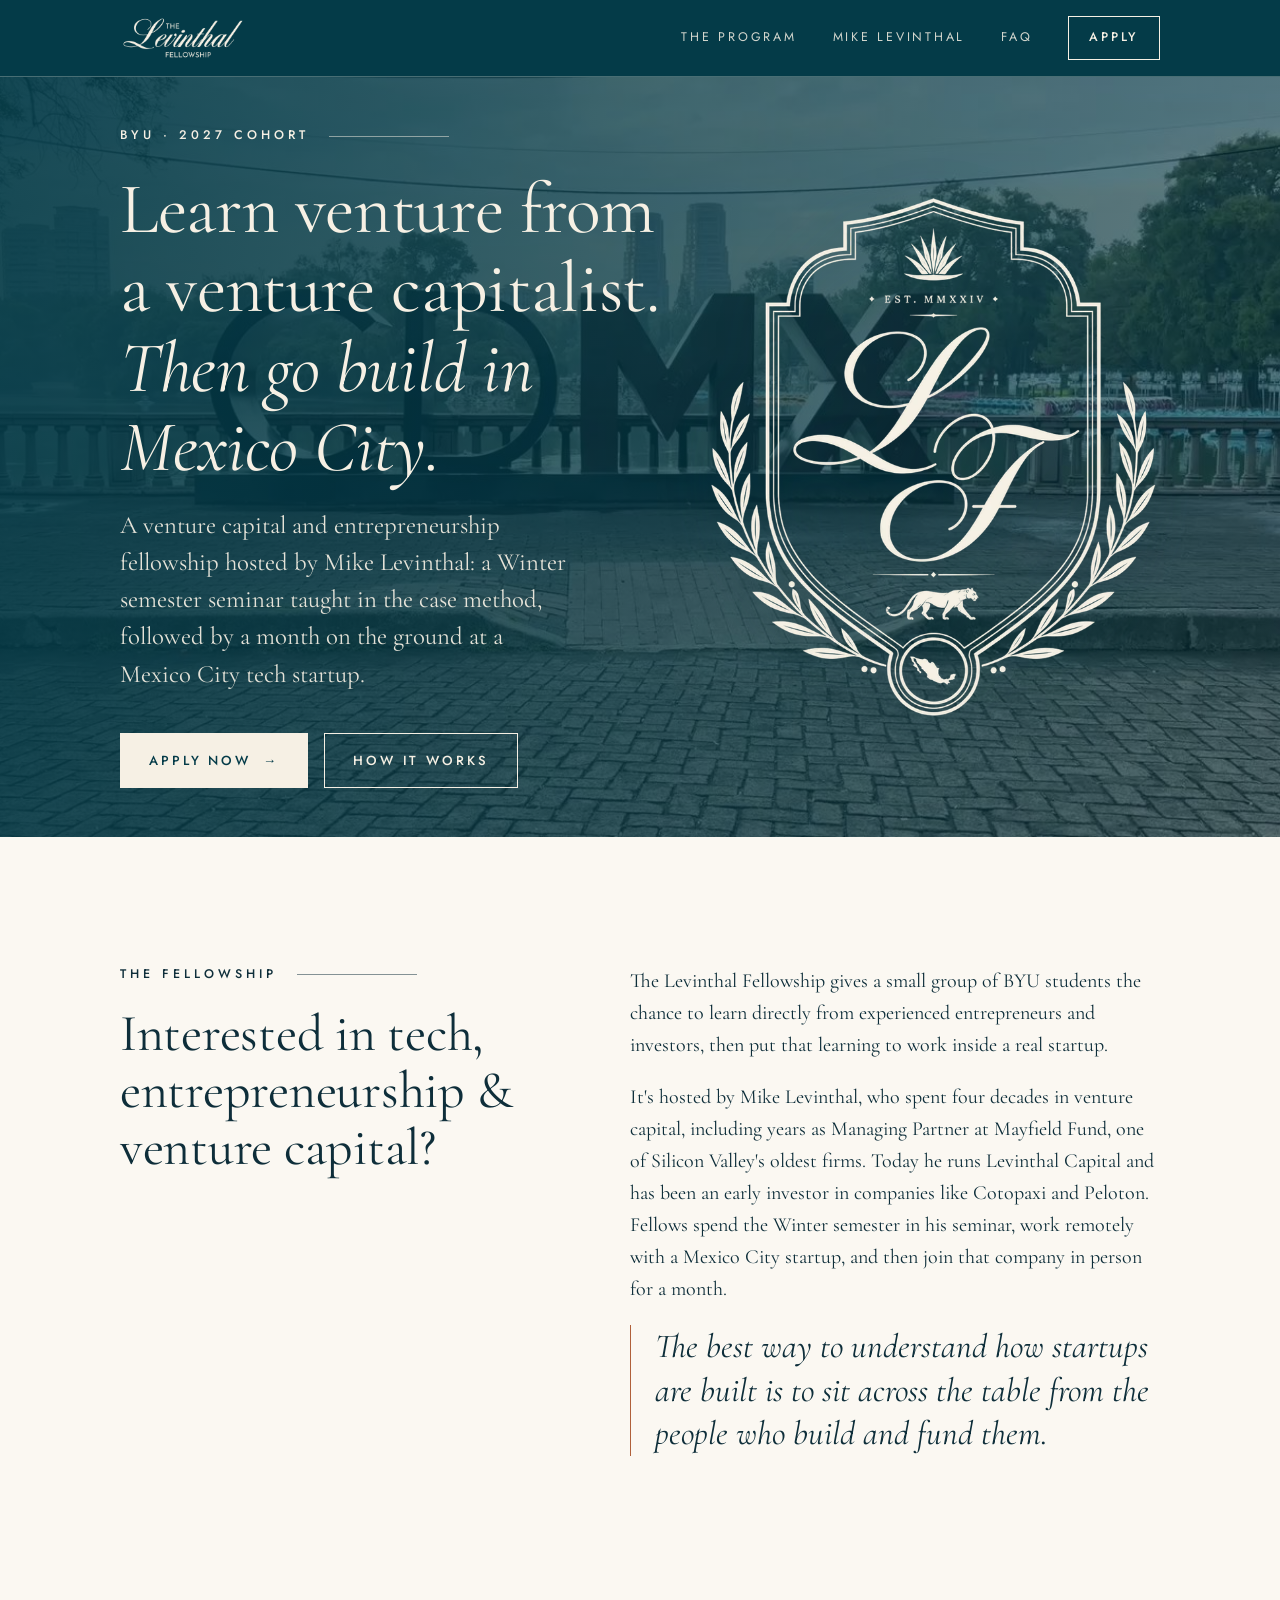
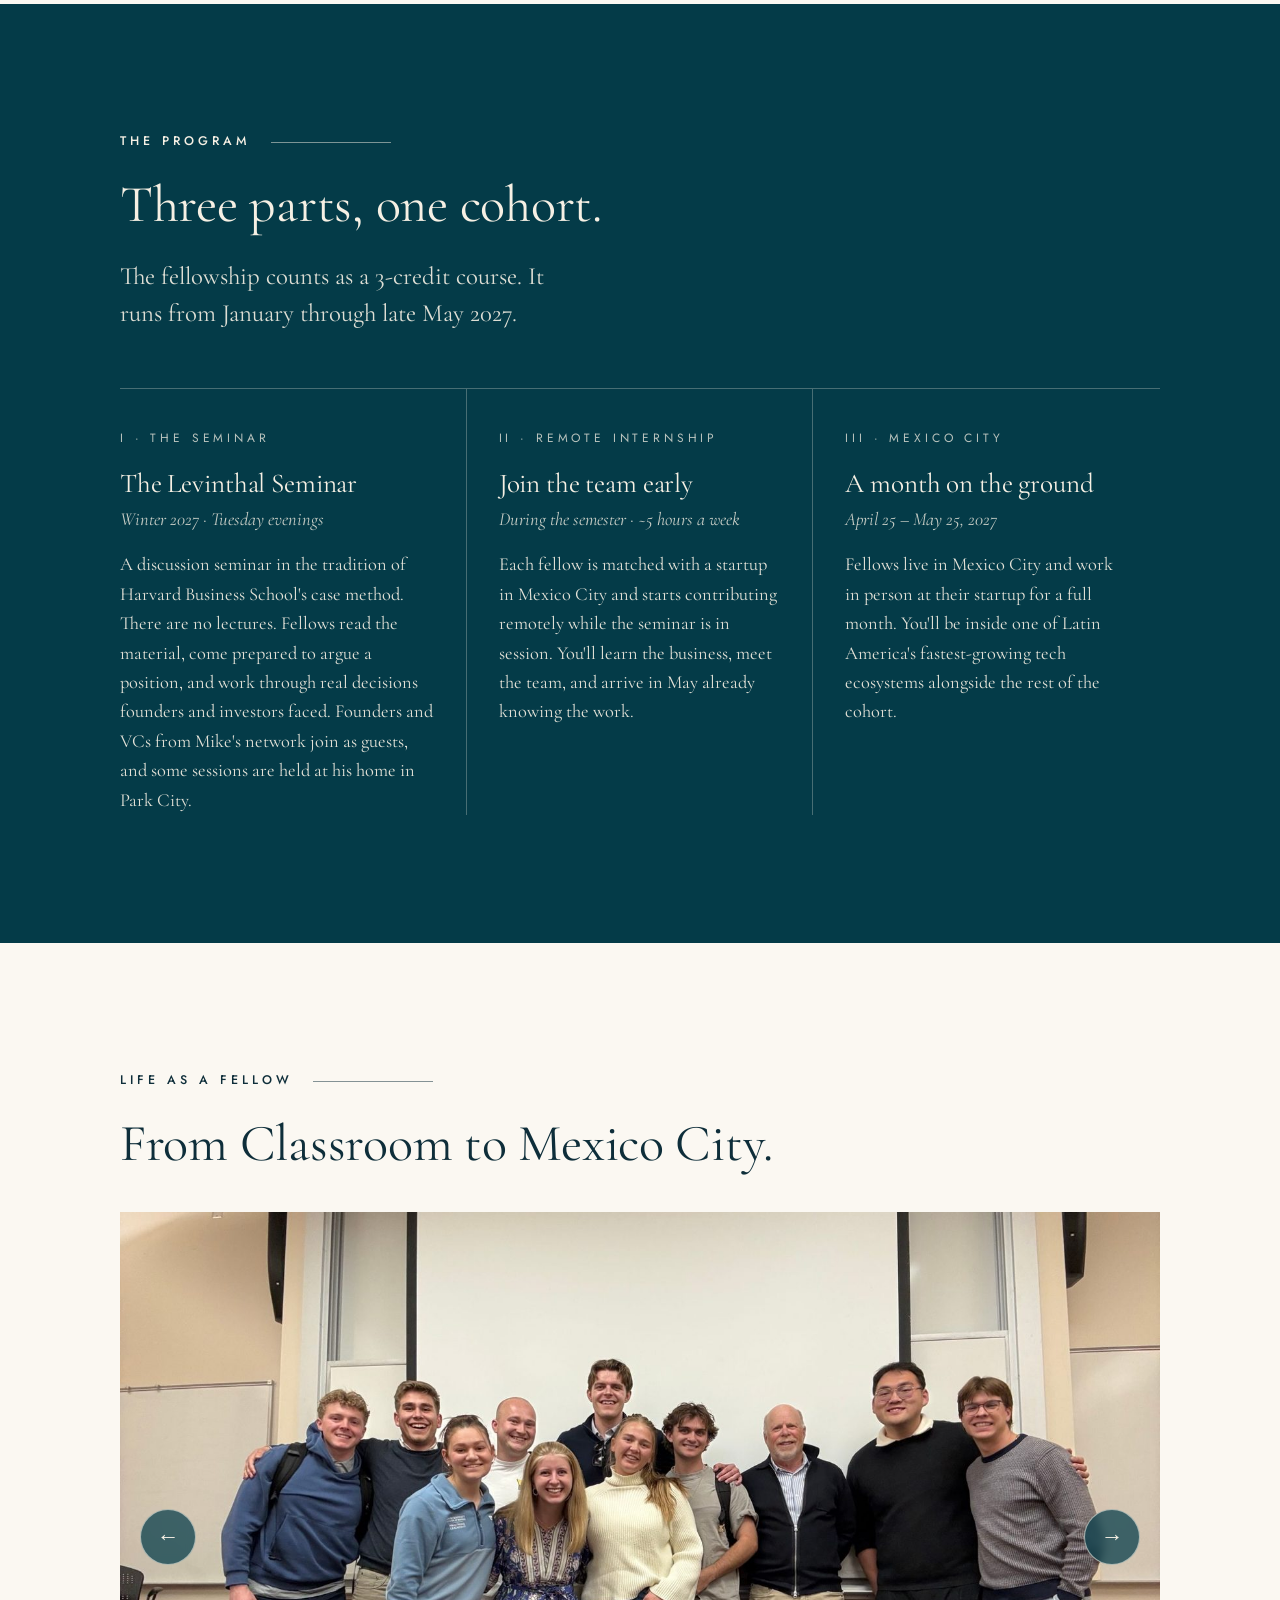
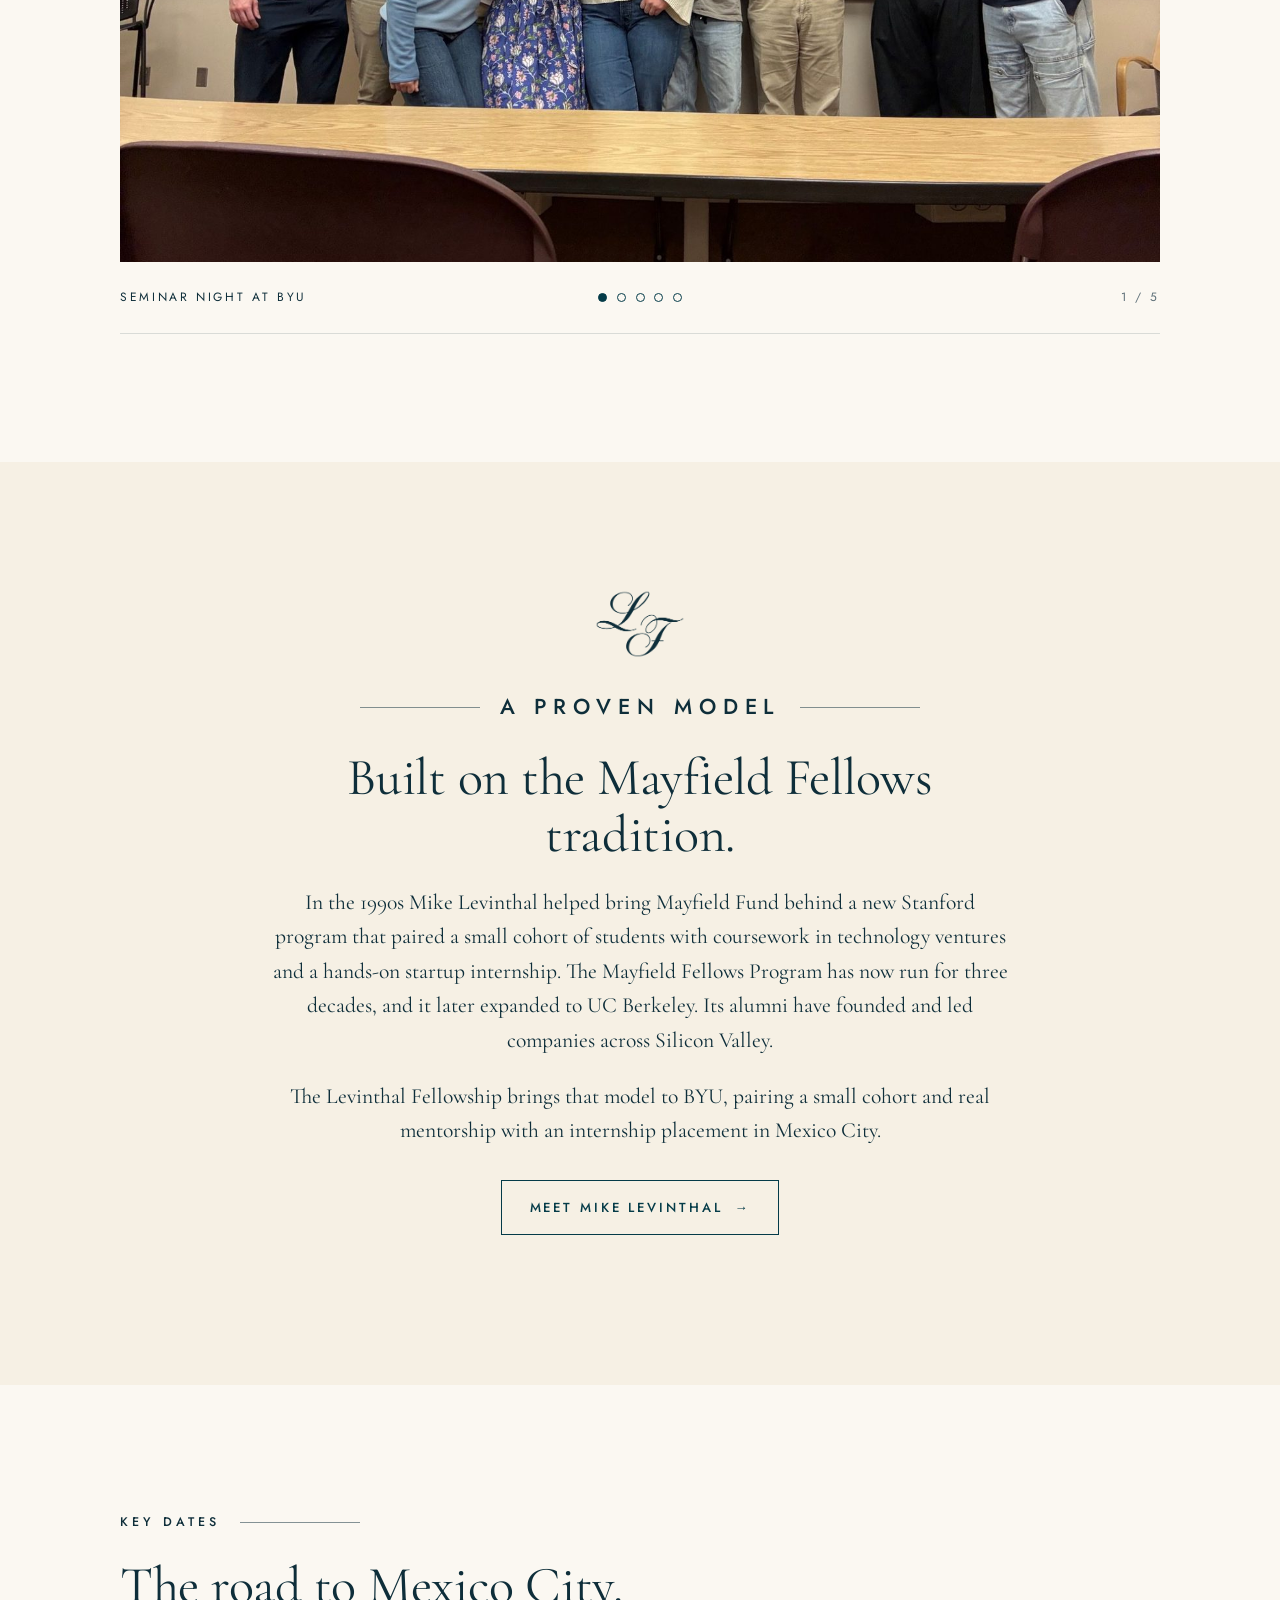
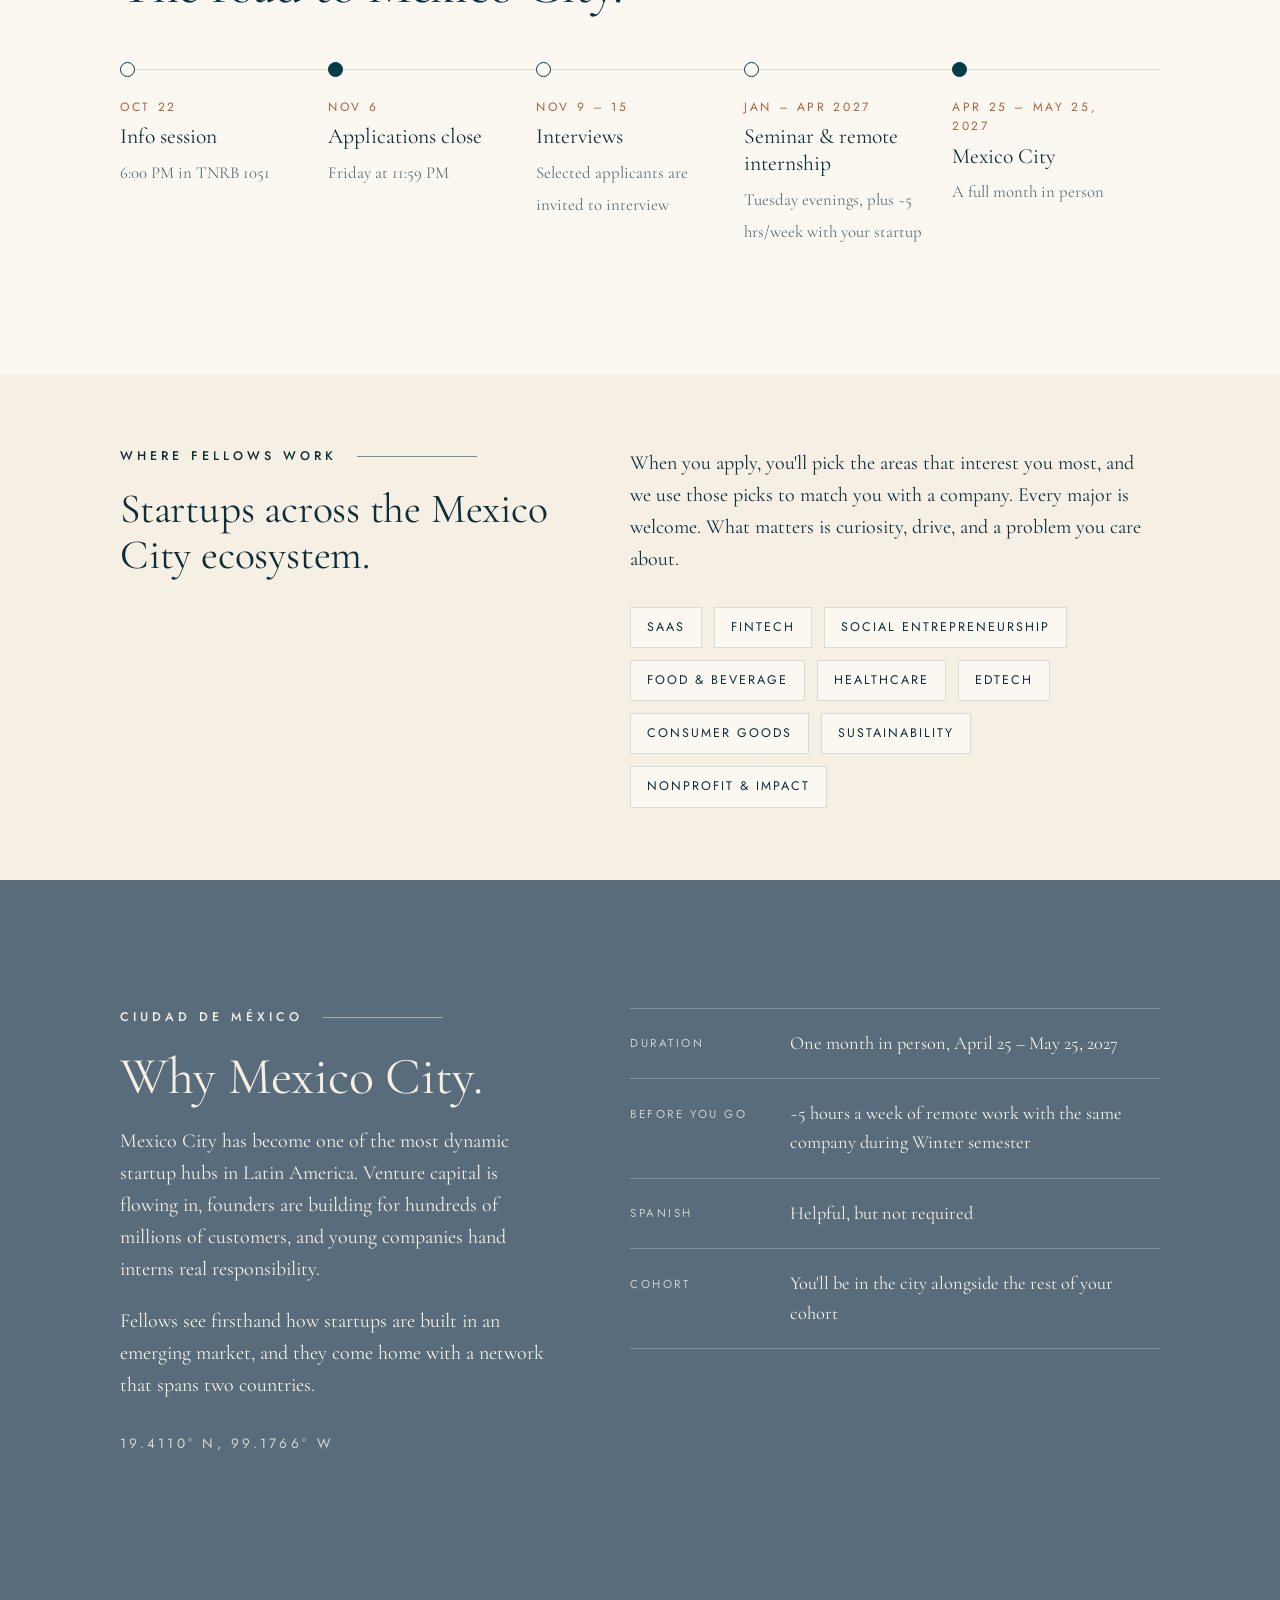
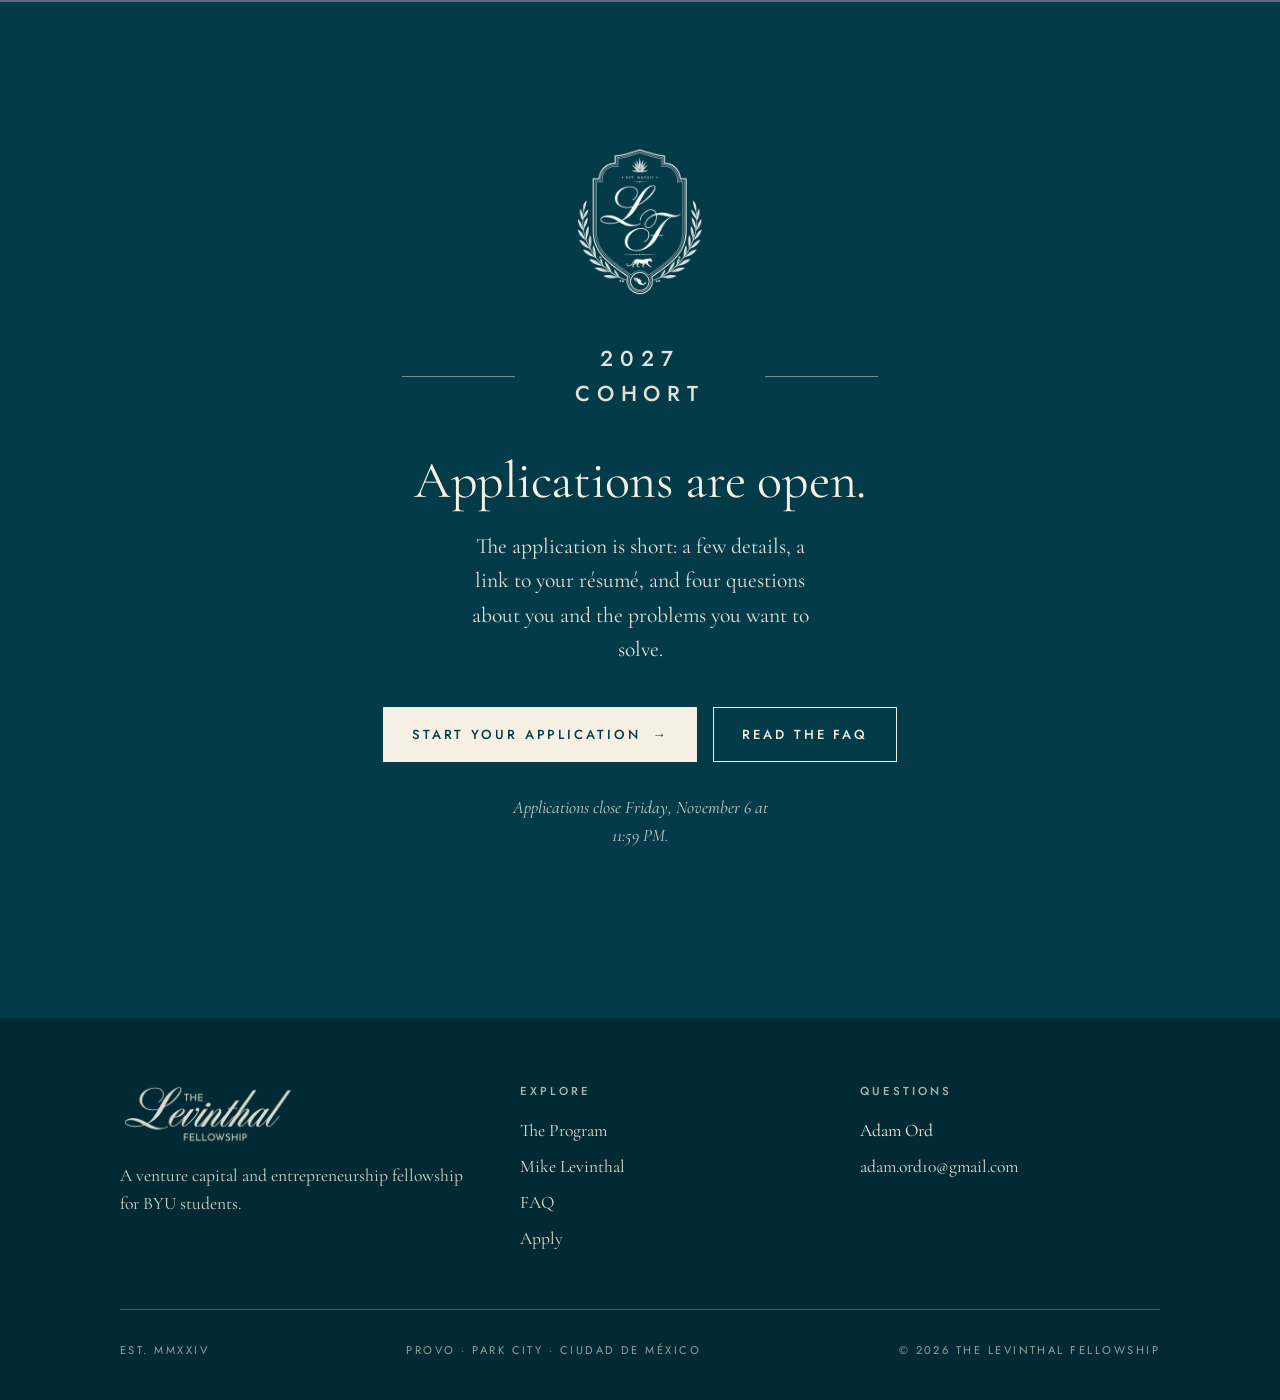
==== commit 819f9fef: "Add Levinthal Capital and angel investments to Mike's bio Co-Authored-By: Claude Opus 5.5 <noreply@a" ====
--- a/index.html
+++ b/index.html
@@ -75,7 +75,7 @@
       </div>
       <div>
         <p>The Levinthal Fellowship gives a small group of BYU students the chance to learn directly from experienced entrepreneurs and investors, then put that learning to work inside a real startup.</p>
-        <p>It's hosted by Mike Levinthal, who spent four decades in venture capital, including years as Managing Partner at Mayfield Fund, one of Silicon Valley's oldest firms. Fellows spend the Winter semester in his seminar, work remotely with a Mexico City startup, and then join that company in person for a month.</p>
+        <p>It's hosted by Mike Levinthal, who spent four decades in venture capital, including years as Managing Partner at Mayfield Fund, one of Silicon Valley's oldest firms. Today he runs Levinthal Capital and has been an early investor in companies like Cotopaxi and Peloton. Fellows spend the Winter semester in his seminar, work remotely with a Mexico City startup, and then join that company in person for a month.</p>
         <p class="pull">The best way to understand how startups are built is to sit across the table from the people who build and fund them.</p>
       </div>
     </div>
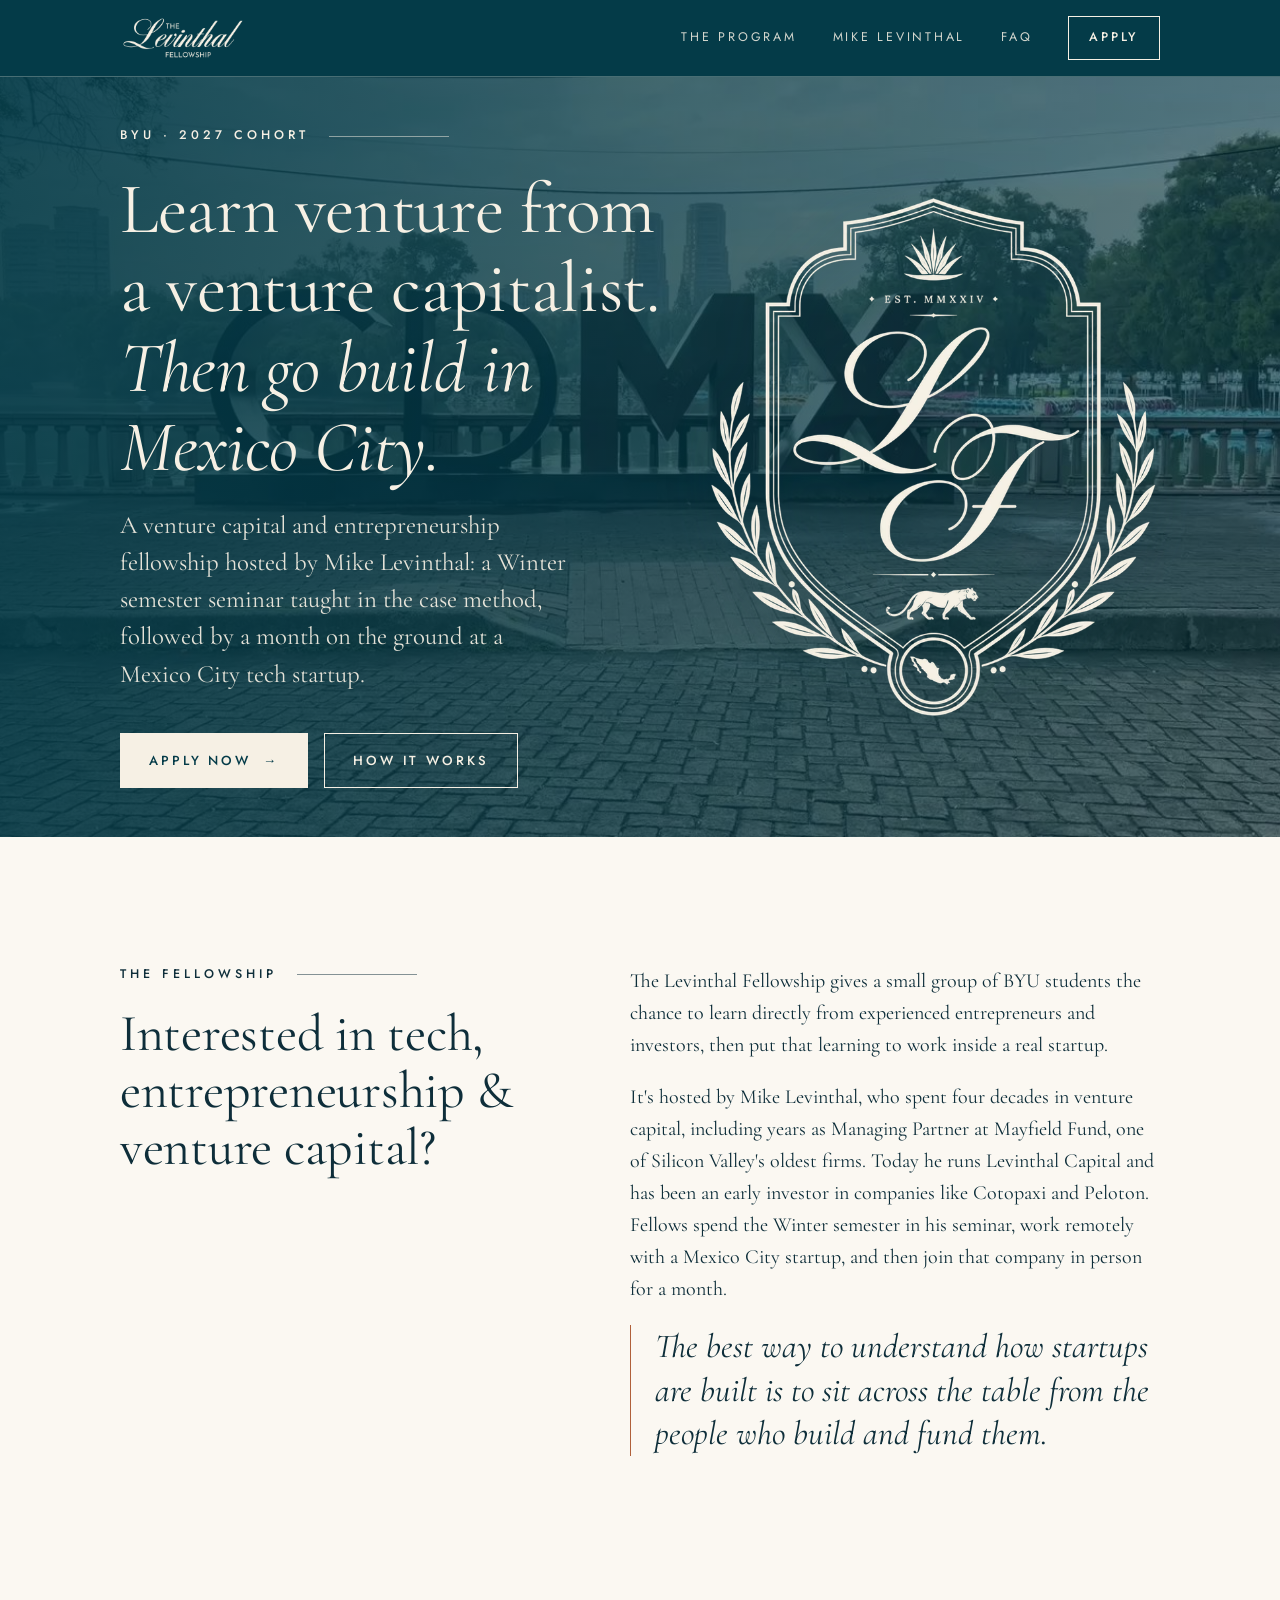
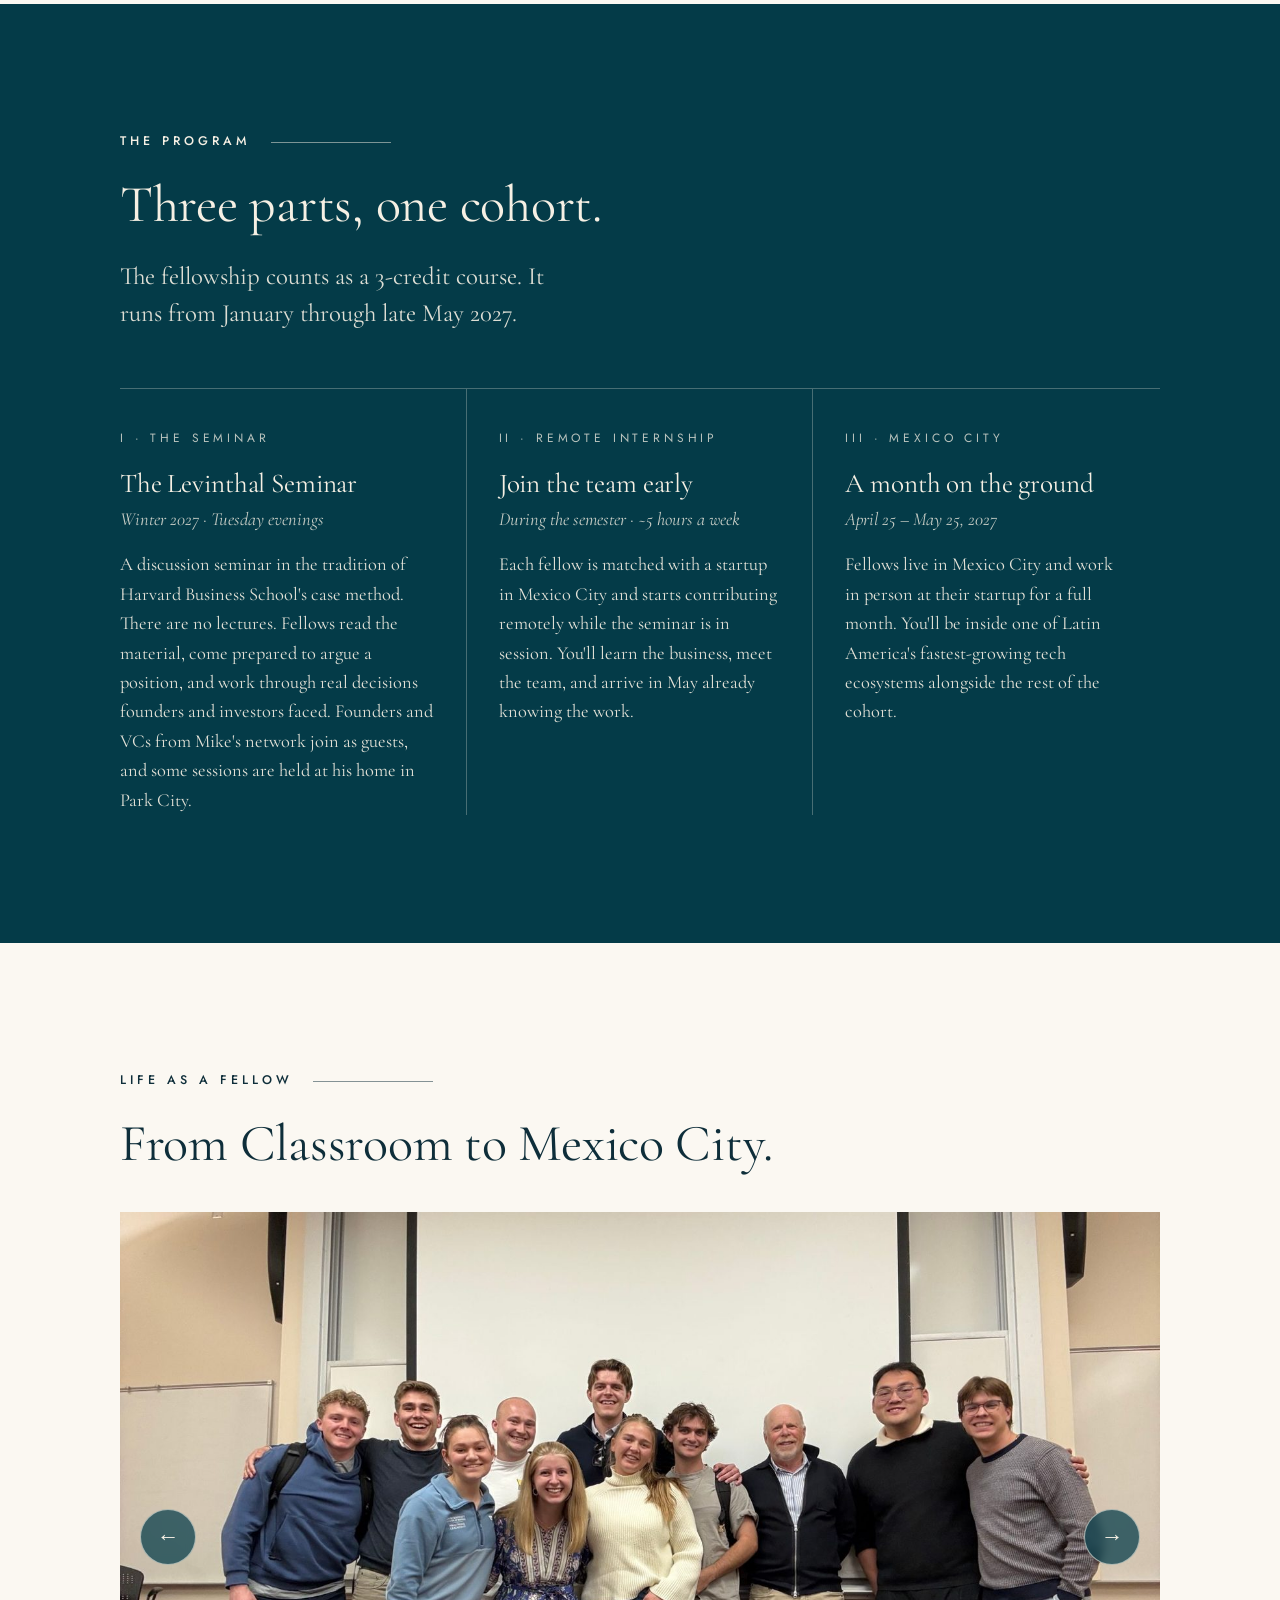
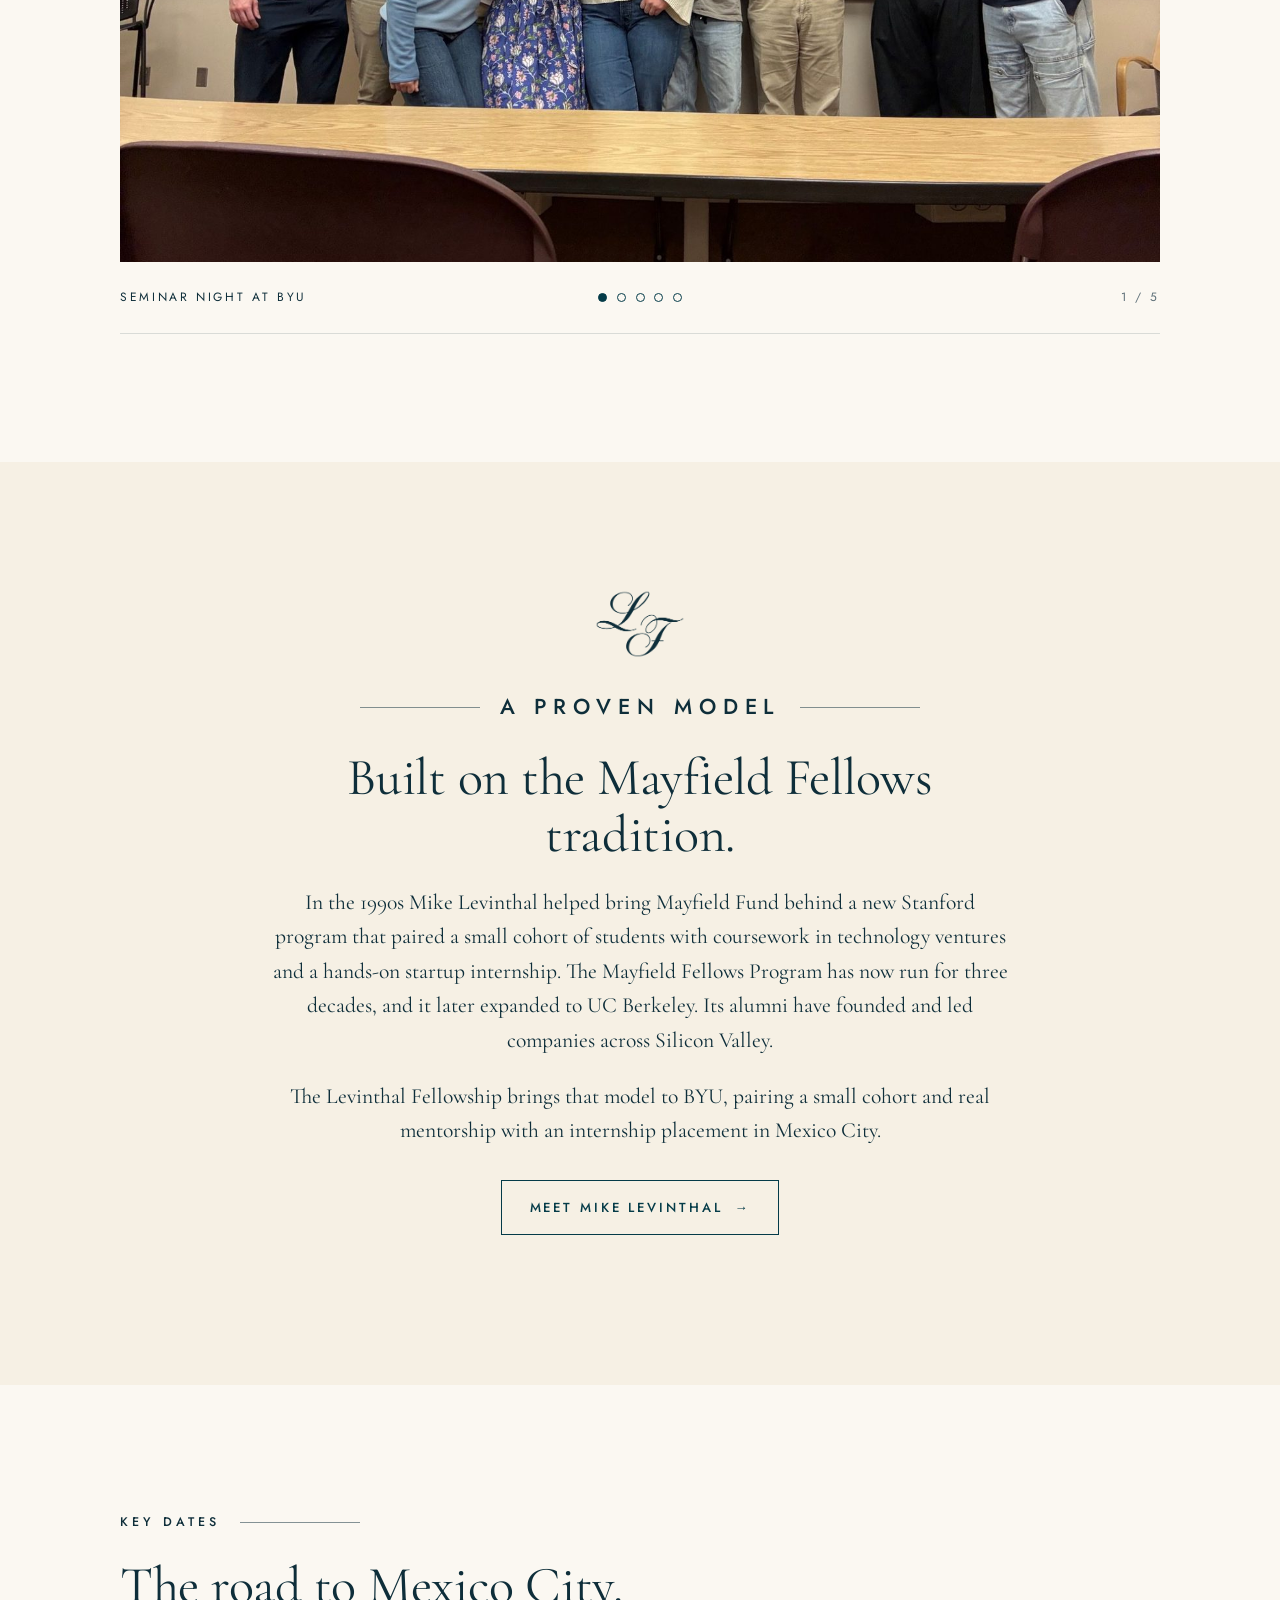
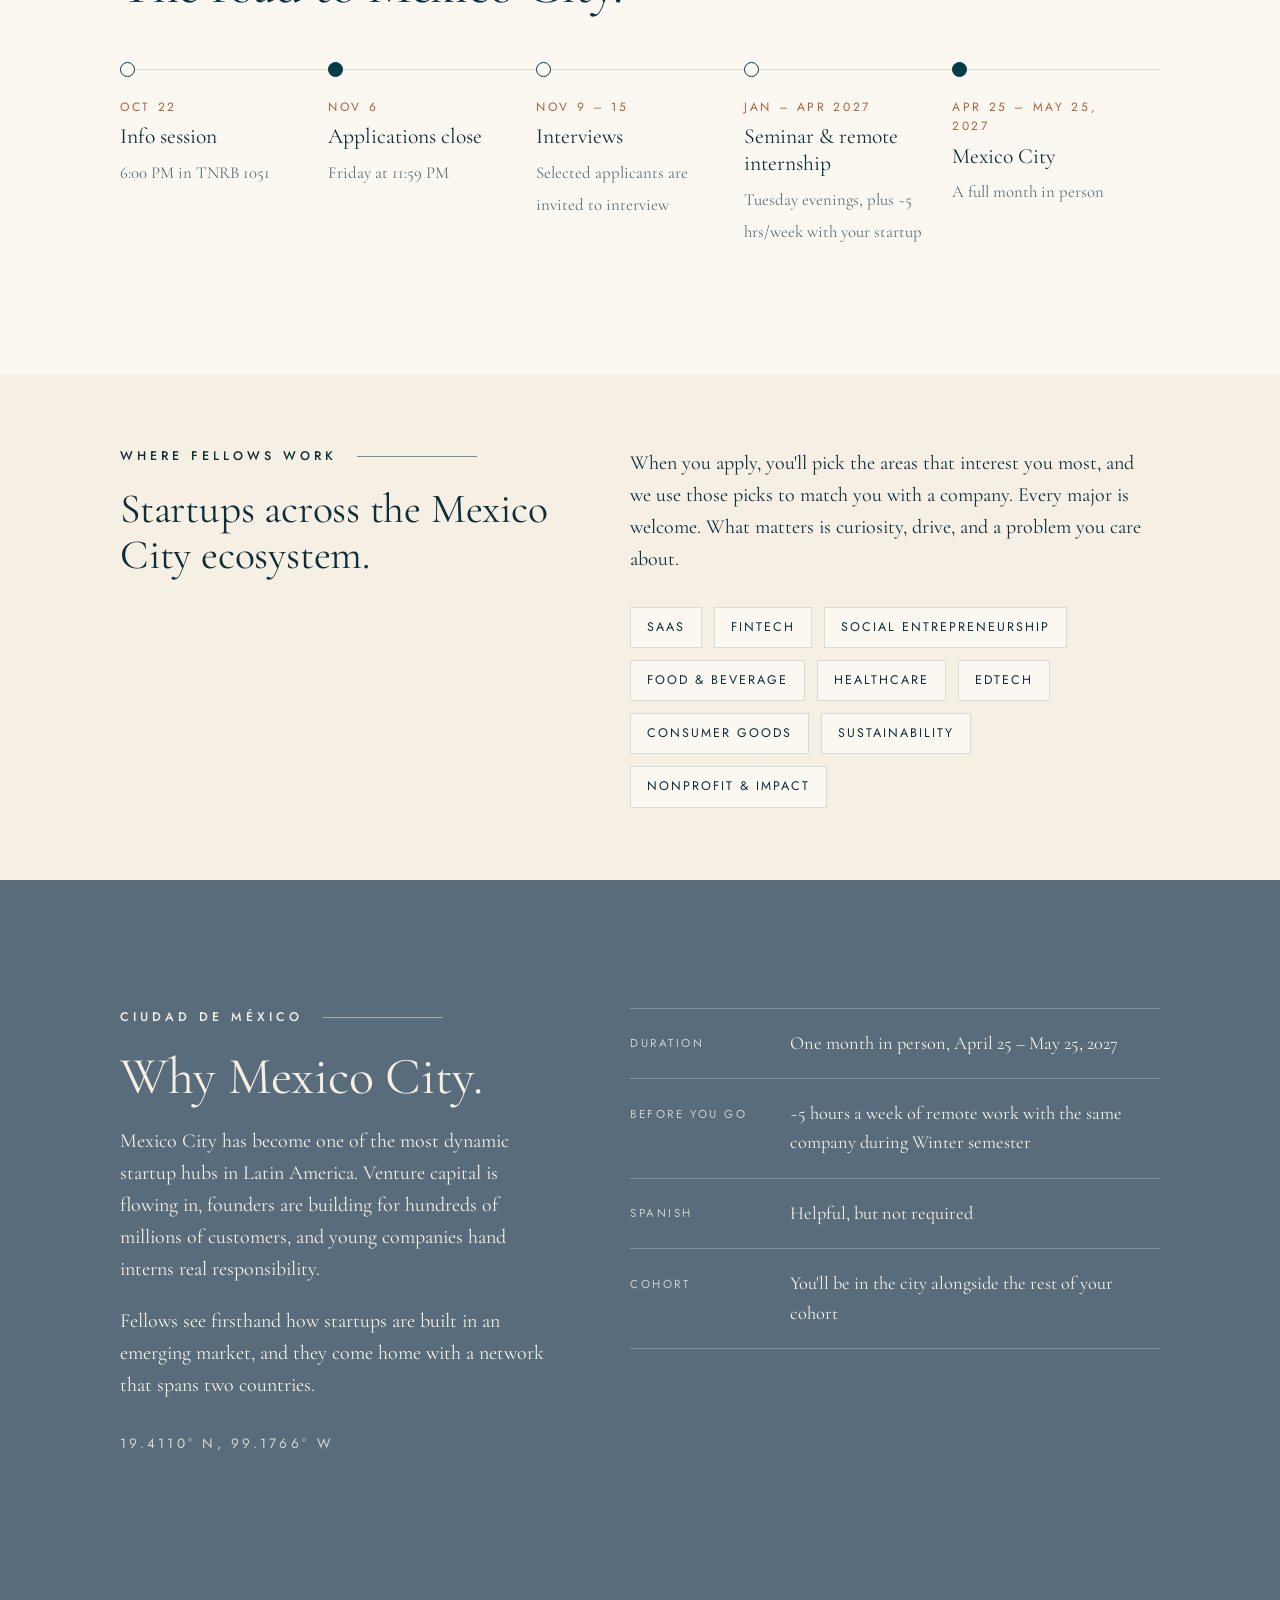
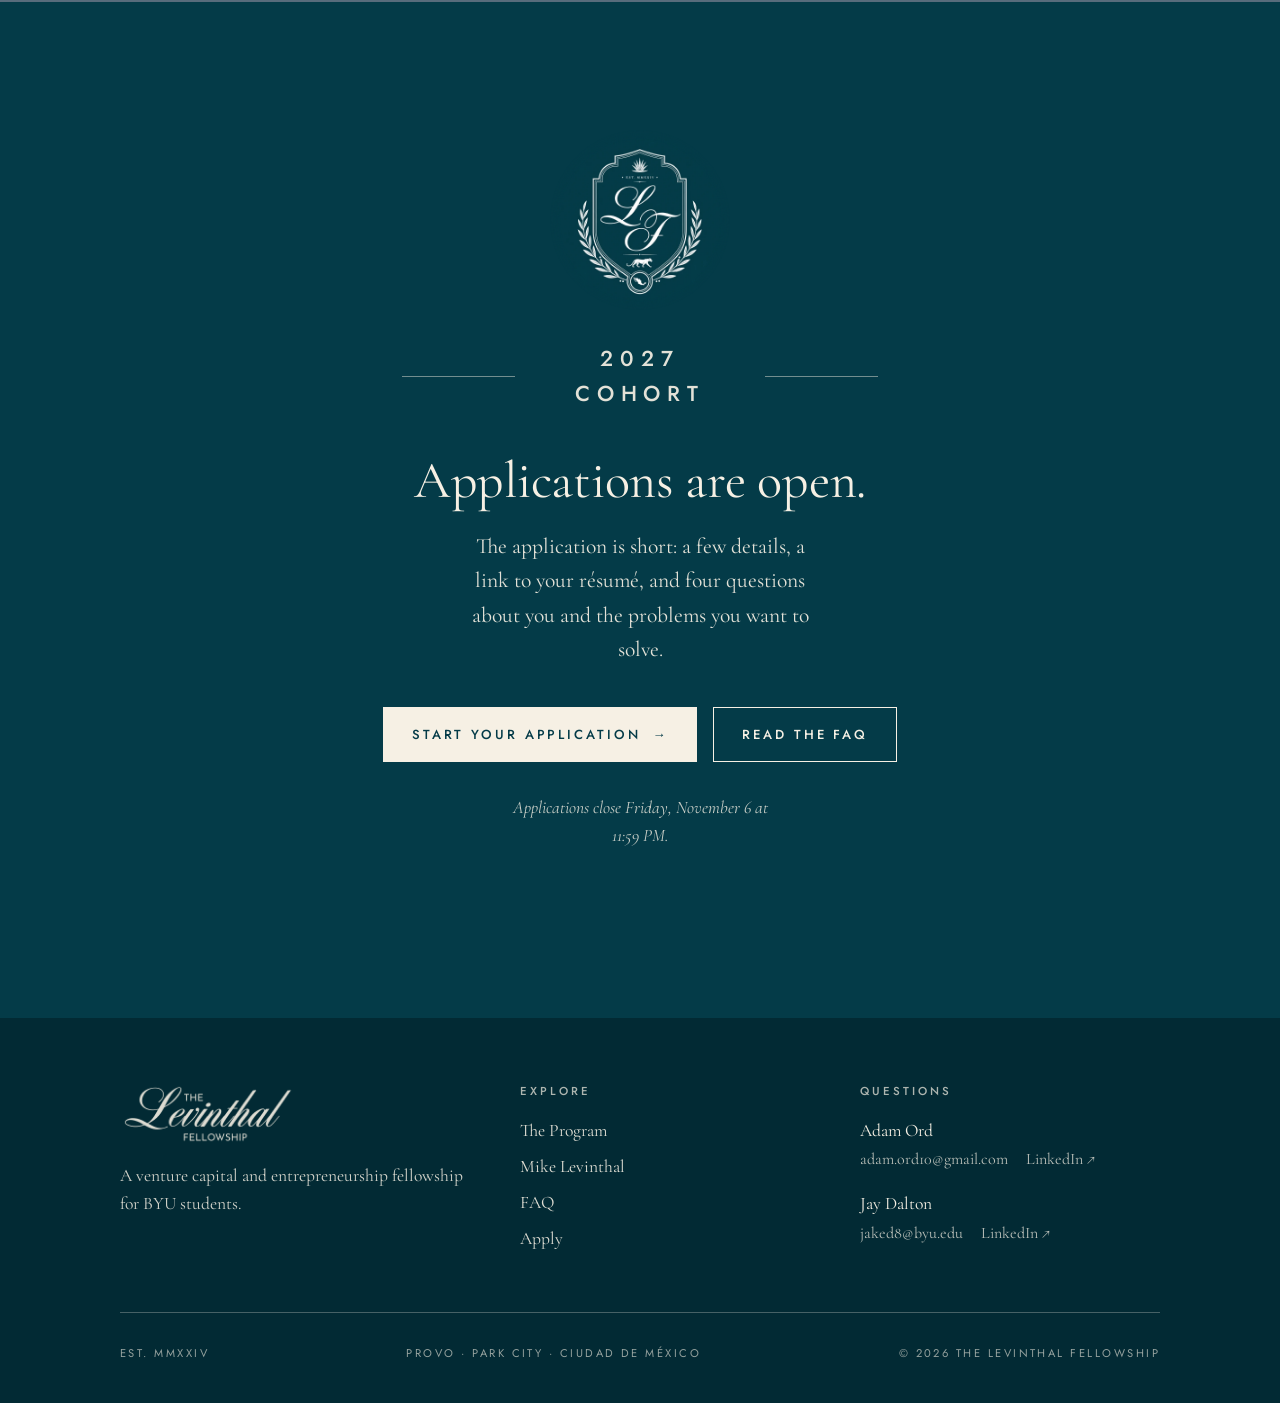
==== commit 61e9c9b0: "Add Jay Dalton and LinkedIn links to contacts Co-Authored-By: Claude Opus 5.5 <noreply@anthropic.com" ====
--- a/index.html
+++ b/index.html
@@ -281,9 +281,17 @@
       </div>
       <div>
         <h4>Questions</h4>
-        <ul>
-          <li>Adam Ord</li>
-          <li><a href="mailto:adam.ord10@gmail.com">adam.ord10@gmail.com</a></li>
+        <ul class="contacts">
+          <li>
+            <span class="name">Adam Ord</span>
+            <a href="mailto:adam.ord10@gmail.com">adam.ord10@gmail.com</a>
+            <a href="https://www.linkedin.com/in/adam-ord-37580b236/" target="_blank" rel="noopener">LinkedIn ↗</a>
+          </li>
+          <li>
+            <span class="name">Jay Dalton</span>
+            <a href="mailto:jaked8@byu.edu">jaked8@byu.edu</a>
+            <a href="https://www.linkedin.com/in/jaydalton" target="_blank" rel="noopener">LinkedIn ↗</a>
+          </li>
         </ul>
       </div>
     </div>
--- a/styles.css
+++ b/styles.css
@@ -603,6 +603,10 @@
 .site-footer ul { list-style: none; padding: 0; margin: 0; }
 .site-footer li { margin-bottom: 0.5rem; font-size: 1.1rem; }
 .site-footer a { text-decoration: none; opacity: 0.9; }
+.site-footer .contacts li { margin-bottom: 1.1rem; }
+.site-footer .contacts .name { display: block; }
+.site-footer .contacts a { font-size: 1rem; opacity: 0.75; margin-right: 0.9rem; }
+.site-footer .contacts a:hover { opacity: 1; }
 .site-footer a:hover { opacity: 1; text-decoration: underline; text-underline-offset: 4px; }
 .site-footer .bottom {
   display: flex;
